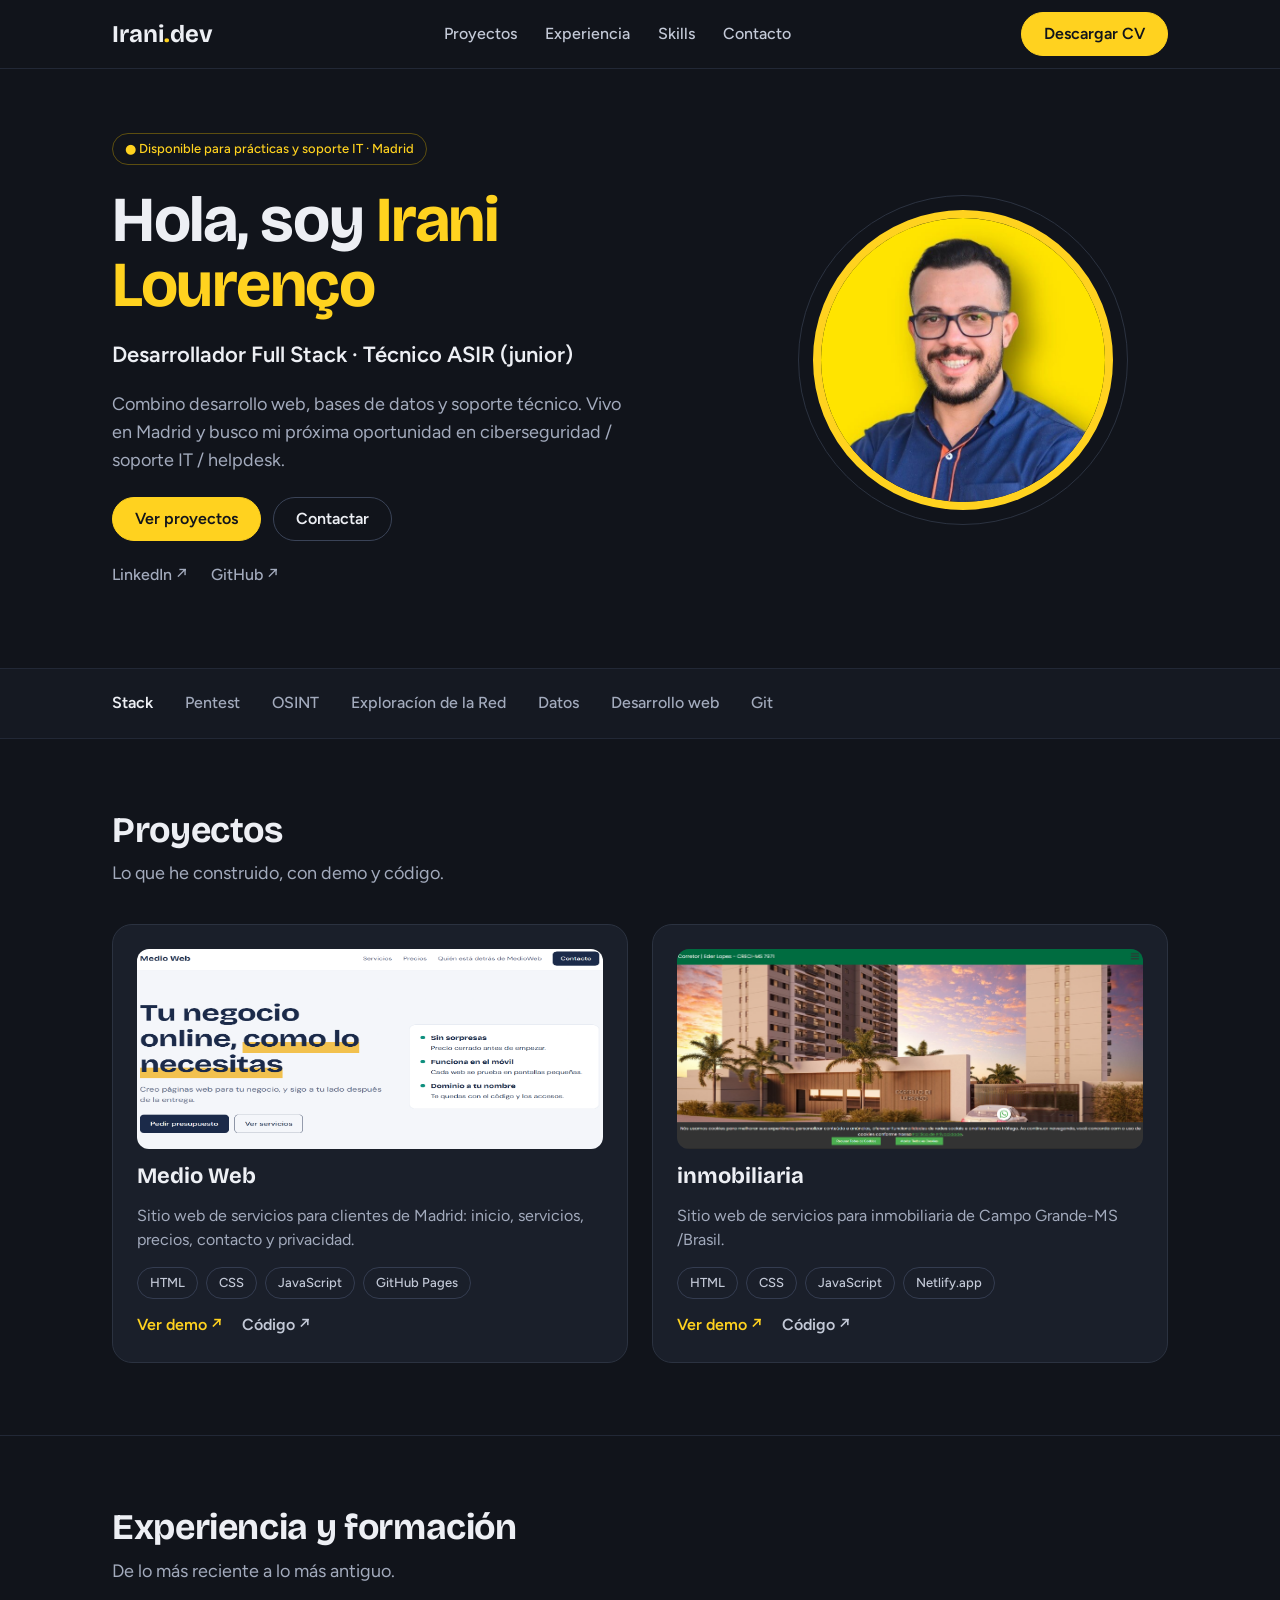
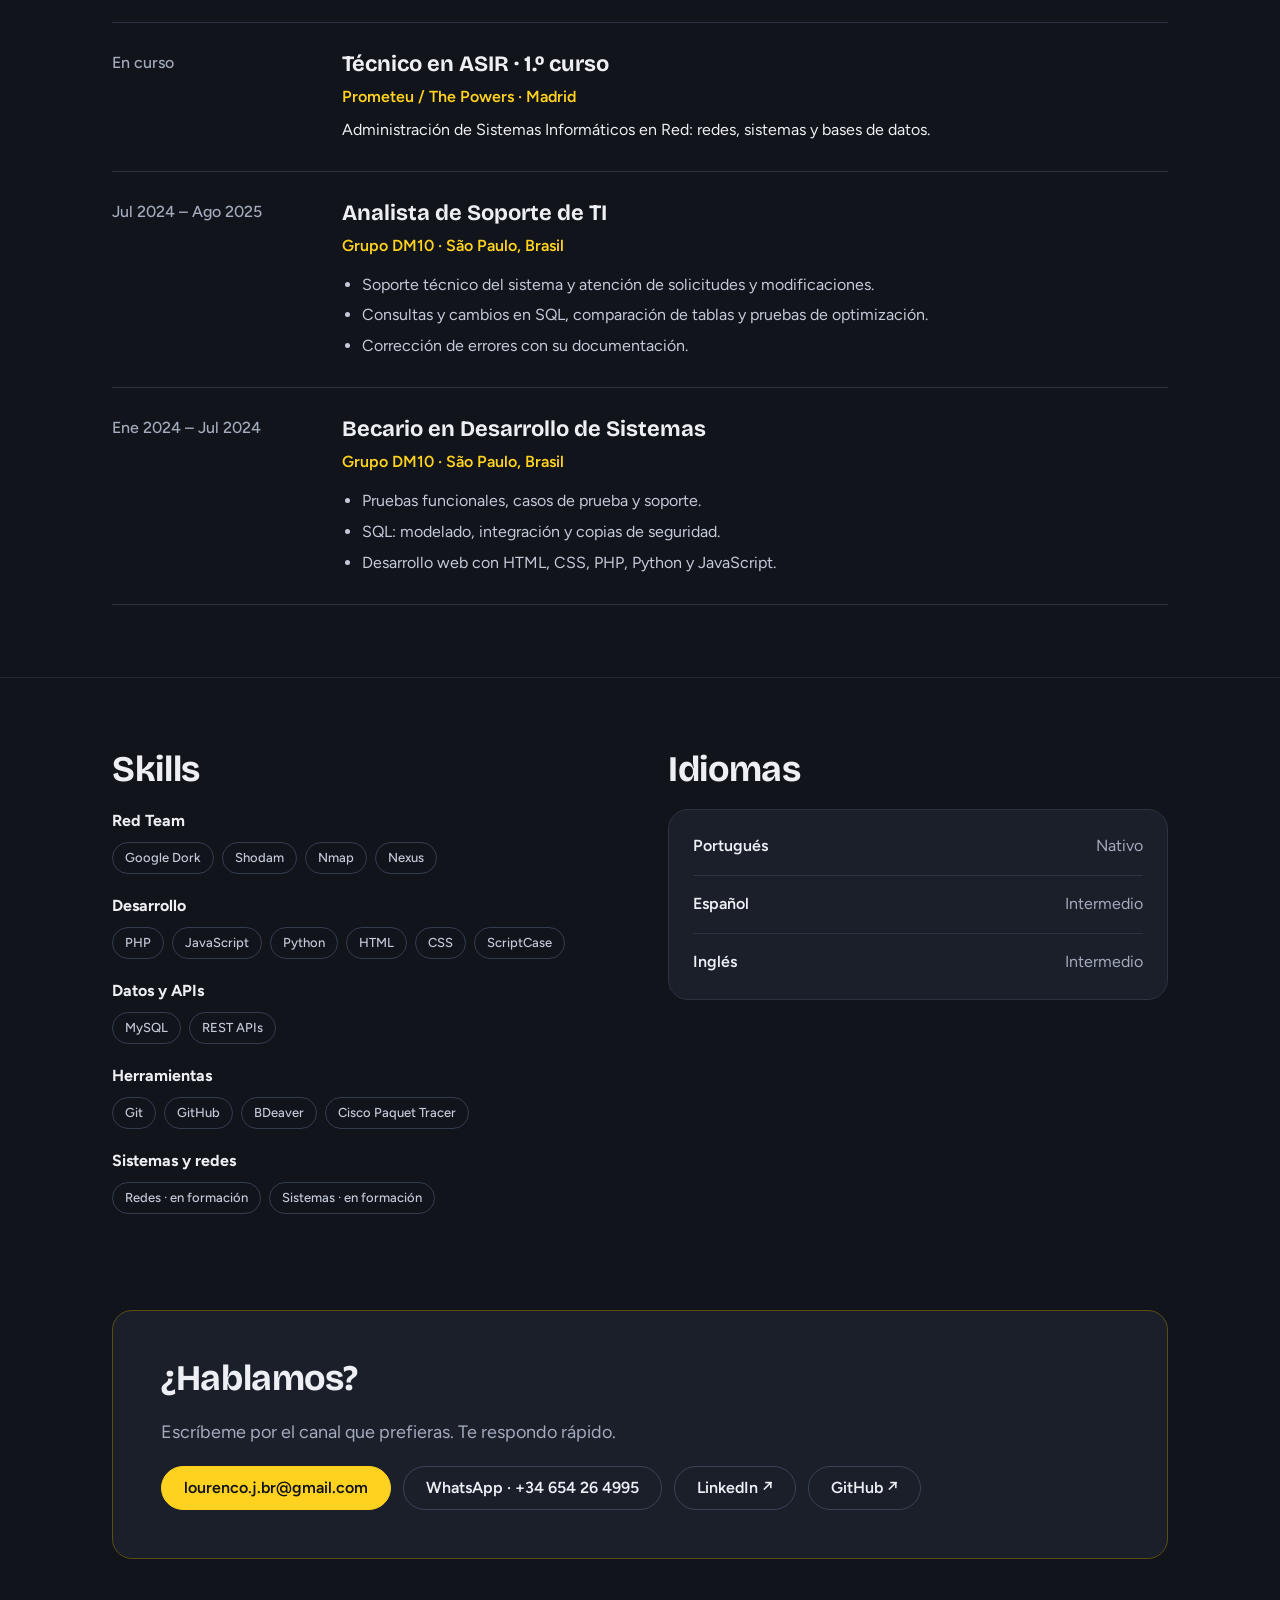
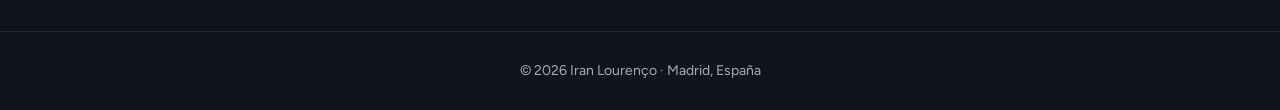
==== index.html @ b44c609b "updating skill" ====
<!doctype html>
<html lang="es">

<head>
  <meta charset="utf-8">
  <meta name="viewport" content="width=device-width, initial-scale=1">
  <title>Irani Lourenço | Desarrollo web y soporte IT – Madrid</title>
  <meta name="description"
    content="Iran Lourenço, desarrollador Full Stack y técnico ASIR junior en Madrid. Desarrollo web, bases de datos y soporte IT.">
  <meta name="theme-color" content="#11141B">
  <meta property="og:type" content="website">
  <meta property="og:title" content="Iran Lourenço | Desarrollo web y soporte IT – Madrid">
  <meta property="og:description"
    content="Desarrollador Full Stack y técnico ASIR junior. Proyectos, experiencia y contacto.">
  <meta property="og:image" content="https://iranlsjr.github.io/portfolio/assets/img/img-iran.jpeg">
  <meta property="og:url" content="https://iranlsjr.github.io/portfolio/">
  <link rel="preconnect" href="https://fonts.googleapis.com">
  <link rel="preconnect" href="https://fonts.gstatic.com" crossorigin>
  <link
    href="https://fonts.googleapis.com/css2?family=Bricolage+Grotesque:wght@600;700&family=Figtree:wght@400;500;600&display=swap"
    rel="stylesheet">
  <script src="assets/js/index.js" defer></script>
  <link rel="stylesheet" href="assets/css/style.css">
</head>

<body>
  <header class="top">
    <div class="in">
      <a class="logo" href="#inicio">Irani<span>.</span>dev</a>
      <nav class="nav" aria-label="Principal">
        <a href="#proyectos">Proyectos</a>
        <a href="#experiencia">Experiencia</a>
        <a href="#skills">Skills</a>
        <a href="#contacto">Contacto</a>
      </nav>
      <a class="btn p" href="assets/doc/Iran_Lourenco_CV_ES.pdf" download>Descargar CV</a>
    </div>
  </header>

  <main>
    <section id="inicio" class="wrap hero">
      <div class="txt">
        <span class="tag pill">● Disponible para prácticas y soporte IT · Madrid</span>
        <h1>Hola, soy <span>Irani Lourenço</span></h1>
        <p class="role">Desarrollador Full Stack · Técnico ASIR (junior)</p>
        <p class="intro">Combino desarrollo web, bases de datos y soporte técnico. Vivo en Madrid y busco mi próxima
          oportunidad en ciberseguridad / soporte IT / helpdesk.</p>
        <div class="row">
          <a class="btn p" href="#proyectos">Ver proyectos</a>
          <a class="btn" href="#contacto">Contactar</a>
        </div>
        <div class="links">
          <a href="https://www.linkedin.com/in/iran-dev/" target="_blank">LinkedIn ↗</a>
          <a href="https://github.com/Iranlsjr" target="_blank">GitHub ↗</a>
        </div>
      </div>
      <div class="photo">
        <div class="ring">
          <img src="assets/img/img-iran.jpeg" alt="Foto de Iran Lourenço" width="300" height="300">
        </div>
      </div>
    </section>

        <!-- os spans são gerados via data.json -->
    <section class="stack" aria-label="Stack">
      <div class="in" id="profile.stack">
        <b>Stack</b>
      </div>
    </section>

    <!--PROYECTOS-->
    <section id="proyectos" class="wrap">
      <h2 class="h2">Proyectos</h2>
      <p class="lead">Lo que he construido, con demo y código.</p>
      <div class="grid">
        
        <!--MEIDO WEB-->
        <article class="card">
          <div class="shot"><img class="shot-img" src="assets/img/projeto/medio_web.png"
              alt="Captura do projeto Medio Web" loading="lazy"></div>
          <h3>Medio Web</h3>
          <p>Sitio web de servicios para clientes de Madrid: inicio, servicios, precios, contacto y privacidad.</p>
          <div class="tags"><span class="tag">HTML</span><span class="tag">CSS</span><span
              class="tag">JavaScript</span><span class="tag">GitHub Pages</span></div>
          <div class="go"><a href="https://iranlsjr.github.io/MedioWeb/" target="_blank">Ver demo ↗</a><a
              href="https://github.com/Iranlsjr/MedioWeb.git" target="_blank">Código ↗</a></div>
        </article>

        <!--INMOBILIARIA-->
        <article class="card">
          <div class="shot"><img class="shot-img" src="assets/img/projeto/inmobiliaria.png"
              alt="Captura do projeto Medio Web" loading="lazy"></div>
          <h3>inmobiliaria</h3>
          <p>Sitio web de servicios para inmobiliaria de Campo Grande-MS /Brasil.</p>
          <div class="tags"><span class="tag">HTML</span><span class="tag">CSS</span><span
              class="tag">JavaScript</span><span class="tag">Netlify.app</span></div>
          <div class="go"><a href="https://symphonious-twilight-ac97e6.netlify.app/" target="_blank">Ver demo ↗</a><a
              href="https://github.com/Iranlsjr/MedioWeb.git" target="_blank">Código ↗</a></div>
        </article>

        <!-- Reemplaza este bloque por un proyecto tuyo o bórralo -->
        <!--  <article class="card empty">
          <div class="shot ph">[Captura del proyecto]</div>
          <h3>[Tu próximo proyecto]</h3>
          <p>Qué problema resuelve, qué hiciste tú y con qué tecnologías. Una captura y dos enlaces bastan.</p>
          <div class="tags"><span class="tag">[tecnología]</span><span class="tag">[tecnología]</span></div>
        </article>-->
      </div>
    </section>

    <section id="experiencia" class="sep">
      <div class="wrap">
        <h2 class="h2">Experiencia y formación</h2>
        <p class="lead">De lo más reciente a lo más antiguo.</p>

        <div class="job">
          <div class="when">En curso</div>
          <div class="what">
            <h3>Técnico en ASIR · 1.º curso</h3>
            <p class="org">Prometeu / The Powers · Madrid</p>
            <p>Administración de Sistemas Informáticos en Red: redes, sistemas y bases de datos.</p>
          </div>
        </div>

        <div class="job">
          <div class="when">Jul 2024 – Ago 2025</div>
          <div class="what">
            <h3>Analista de Soporte de TI</h3>
            <p class="org">Grupo DM10 · São Paulo, Brasil</p>
            <ul>
              <li>Soporte técnico del sistema y atención de solicitudes y modificaciones.</li>
              <li>Consultas y cambios en SQL, comparación de tablas y pruebas de optimización.</li>
              <li>Corrección de errores con su documentación.</li>
            </ul>
          </div>
        </div>

        <div class="job">
          <div class="when">Ene 2024 – Jul 2024</div>
          <div class="what">
            <h3>Becario en Desarrollo de Sistemas</h3>
            <p class="org">Grupo DM10 · São Paulo, Brasil</p>
            <ul>
              <li>Pruebas funcionales, casos de prueba y soporte.</li>
              <li>SQL: modelado, integración y copias de seguridad.</li>
              <li>Desarrollo web con HTML, CSS, PHP, Python y JavaScript.</li>
            </ul>
          </div>
        </div>
      </div>
    </section>

    <section id="skills" class="sep">
      <div class="wrap two">
        <div class="col">
          <h2 class="h2">Skills</h2>
           <div class="grp"><b>Red Team</b>
            <div class="tags"><span class="tag">Google Dork</span><span class="tag">Shodam</span><span
                class="tag">Nmap</span><span class="tag">Nexus</span></div>
          </div>
          <div class="grp"><b>Desarrollo</b>
            <div class="tags"><span class="tag">PHP</span><span class="tag">JavaScript</span><span
                class="tag">Python</span><span class="tag">HTML</span><span class="tag">CSS</span><span
                class="tag">ScriptCase</span></div>
          </div>
          <div class="grp"><b>Datos y APIs</b>
            <div class="tags"><span class="tag">MySQL</span><span class="tag">REST APIs</span></div>
          </div>
          <div class="grp"><b>Herramientas</b>
            <div class="tags"><span class="tag">Git</span><span class="tag">GitHub</span>
            <span class="tag">BDeaver</span><span class="tag">Cisco Paquet Tracer</span></div>
          </div>
          <div class="grp"><b>Sistemas y redes</b>
            <div class="tags"><span class="tag">Redes · en formación</span><span class="tag">Sistemas · en
                formación</span></div>
          </div>
        </div>
        <div class="col">
          <h2 class="h2">Idiomas</h2>
          <div class="card" style="gap:0;padding:8px 24px">
            <div class="lang"><span>Portugués</span><span>Nativo</span></div>
            <div class="lang"><span>Español</span><span>Intermedio</span></div>
            <div class="lang"><span>Inglés</span><span>Intermedio</span></div>
          </div>
        </div>
      </div>
    </section>

    <section id="contacto" class="wrap" style="padding-top:24px">
      <div class="card cta">
        <h2 class="h2">¿Hablamos?</h2>
        <p class="muted">Escríbeme por el canal que prefieras. Te respondo rápido.</p>
        <div class="row">
          <a class="btn p" href="mailto:lourenco.j.br@gmail.com">lourenco.j.br@gmail.com</a>
          <a class="btn" href="https://wa.me/34654264995">WhatsApp · +34 654 26 4995</a>
          <a class="btn" href="https://www.linkedin.com/in/iran-dev/">LinkedIn ↗</a>
          <a class="btn" href="https://github.com/Iranlsjr">GitHub ↗</a>
        </div>
      </div>
    </section>
  </main>

  <footer>© 2026 Iran Lourenço · Madrid, España</footer>

</body>

</html>
---- assets/css/style.css ----
:root {
      --bg: #11141B;
      --bg2: #151922;
      --surface: #1A1F2A;
      --line: #2B3240;
      --text: #EDEFF4;
      --soft: #C4CAD8;
      --muted: #A3ABBD;
      --accent: #FFD21F
    }

    * {
      box-sizing: border-box
    }

    html {
      scroll-behavior: smooth;
      scroll-padding-top: 84px
    }

    body {
      margin: 0;
      background: var(--bg);
      color: var(--text);
      font: 16px/1.55 'Figtree', system-ui, sans-serif
    }

    a {
      color: inherit;
      text-decoration: none
    }

    a:focus-visible,
    button:focus-visible {
      outline: 3px solid var(--accent);
      outline-offset: 3px
    }

    h1,
    h2,
    h3 {
      font-family: 'Bricolage Grotesque', system-ui, sans-serif;
      margin: 0
    }

    p {
      margin: 0
    }

    .wrap {
      max-width: 1120px;
      margin: 0 auto;
      padding: 72px 32px
    }

    .muted {
      color: var(--muted)
    }

    .btn {
      display: inline-flex;
      align-items: center;
      min-height: 44px;
      padding: 0 22px;
      border-radius: 999px;
      border: 1.5px solid #3A4357;
      font-weight: 600;
      color: var(--text)
    }

    .btn:hover {
      border-color: var(--accent)
    }

    .btn.p {
      background: var(--accent);
      border-color: var(--accent);
      color: var(--bg)
    }

    .tag {
      display: inline-block;
      padding: 5px 12px;
      border-radius: 999px;
      border: 1px solid #343C50;
      color: var(--soft);
      font-size: 13px;
      font-weight: 500
    }

    .tags {
      display: flex;
      gap: 8px;
      flex-wrap: wrap
    }

    .h2 {
      font-size: 36px;
      line-height: 1.1;
      letter-spacing: -.01em
    }

    .lead {
      color: var(--muted);
      font-size: 18px;
      margin: 10px 0 36px
    }

    /* Cabecera */
    .top {
      position: sticky;
      top: 0;
      z-index: 5;
      background: var(--bg);
      border-bottom: 1px solid #222836
    }

    .top .in {
      max-width: 1120px;
      margin: 0 auto;
      padding: 12px 32px;
      display: flex;
      align-items: center;
      justify-content: space-between;
      gap: 16px
    }

    .logo {
      font: 700 24px 'Bricolage Grotesque', sans-serif
    }

    .logo span {
      color: var(--accent)
    }

    .nav {
      display: flex;
      gap: 28px;
      color: var(--soft);
      font-weight: 500
    }

    .nav a:hover {
      color: var(--text)
    }

    /* Hero */
    .hero {
      display: flex;
      align-items: center;
      justify-content: space-between;
      gap: 56px;
      flex-wrap: wrap;
      padding-top: 64px;
      padding-bottom: 80px
    }

    .hero .txt {
      flex: 1 1 460px;
      display: flex;
      flex-direction: column;
      align-items: flex-start;
      gap: 22px
    }

    .pill {
      color: var(--accent);
      border-color: #5C4E10
    }

    h1 {
      font-size: clamp(40px, 6vw, 64px);
      line-height: 1.02;
      letter-spacing: -.02em
    }

    h1 span {
      color: var(--accent)
    }

    .role {
      font-size: 22px;
      font-weight: 600;
      line-height: 1.35
    }

    .intro {
      color: var(--muted);
      font-size: 18px;
      max-width: 520px
    }

    .row {
      display: flex;
      gap: 12px;
      flex-wrap: wrap
    }

    .links {
      display: flex;
      gap: 24px;
      color: var(--muted);
      font-weight: 500
    }

    .links a:hover {
      color: var(--text)
    }

    .photo {
      flex: 1 1 280px;
      display: flex;
      justify-content: center
    }

    .ring {
      border: 1.5px solid var(--line);
      border-radius: 50%;
      padding: 14px
    }

    .ring img {
      display: block;
      width: 300px;
      height: 300px;
      max-width: 100%;
      border-radius: 50%;
      object-fit: cover;
      border: 8px solid var(--accent)
    }

    /* Stack */
    .stack {
      border-top: 1px solid #222836;
      border-bottom: 1px solid #222836;
      background: var(--bg2)
    }

    .stack .in {
      max-width: 1120px;
      margin: 0 auto;
      padding: 22px 32px;
      display: flex;
      gap: 12px 32px;
      flex-wrap: wrap;
      color: var(--muted);
      font-weight: 500
    }

    .stack b {
      color: var(--text);
      font-weight: 600
    }

    /* Proyectos */
    .grid {
      display: grid;
      grid-template-columns: repeat(auto-fit, minmax(300px, 1fr));
      gap: 24px
    }

    .card {
      background: var(--surface);
      border: 1px solid var(--line);
      border-radius: 20px;
      padding: 24px;
      display: flex;
      flex-direction: column;
      gap: 14px
    }

    .card.empty {
      background: transparent;
      border: 1.5px dashed #3A4357
    }

    .card h3 {
      font-size: 22px;
      line-height: 1.2
    }

    .card p {
      color: var(--muted)
    }

    .shot {
      height: 200px;
      border-radius: 12px;
      background: #222938;
      display: flex;
      flex-direction: column;
      gap: 10px
    }

    .shot-img {
      border-radius: 12px;
      width: 100%;
      height: 100%;
    }

    .shot i {
      display: block;
      height: 8px;
      border-radius: 6px;
      background: #343C50
    }

    .shot i.a {
      height: 10px;
      width: 40%;
      background: var(--accent)
    }

    .shot i.b {
      flex: 1;
      height: auto;
      border-radius: 8px;
      background: #2B3347
    }

    .shot.ph {
      background: transparent;
      border: 1.5px dashed #343C50;
      align-items: center;
      justify-content: center;
      color: var(--muted);
      font-size: 14px
    }

    .go {
      display: flex;
      gap: 20px;
      font-weight: 600;
      margin-top: auto
    }

    .go a:first-child {
      color: var(--accent)
    }

    .go a:last-child {
      color: var(--soft)
    }

    /* Experiencia */
    .sep {
      border-top: 1px solid #222836
    }

    .job {
      display: flex;
      gap: 16px 40px;
      flex-wrap: wrap;
      padding: 28px 0;
      border-top: 1px solid var(--line)
    }

    .job:last-of-type {
      border-bottom: 1px solid var(--line)
    }

    .when {
      flex: 0 0 190px;
      color: var(--muted);
      font-weight: 500
    }

    .what {
      flex: 1 1 420px;
      display: flex;
      flex-direction: column;
      gap: 8px
    }

    .what h3 {
      font-size: 22px;
      line-height: 1.2
    }

    .org {
      color: var(--accent);
      font-weight: 600
    }

    .what ul {
      margin: 6px 0 0;
      padding-left: 20px;
      color: var(--soft);
      display: flex;
      flex-direction: column;
      gap: 6px
    }

    /* Skills e idiomas */
    .two {
      display: grid;
      grid-template-columns: repeat(auto-fit, minmax(320px, 1fr));
      gap: 56px
    }

    .col {
      display: flex;
      flex-direction: column;
      gap: 20px
    }

    .grp b {
      display: block;
      margin-bottom: 8px
    }

    .lang {
      display: flex;
      justify-content: space-between;
      padding: 16px 0;
      border-bottom: 1px solid var(--line)
    }

    .lang:last-child {
      border-bottom: 0
    }

    .lang span:first-child {
      font-weight: 600
    }

    .lang span:last-child {
      color: var(--muted)
    }

    /* Contacto */
    .cta {
      padding: 48px;
      align-items: flex-start;
      gap: 20px;
      border-color: #5C4E10
    }

    .cta p {
      font-size: 18px;
      max-width: 560px
    }

    footer {
      border-top: 1px solid #222836;
      padding: 28px 32px;
      text-align: center;
      color: var(--muted);
      font-size: 14px
    }

    /* Efectos al pasar el ratón (solo en dispositivos con ratón; nada esencial depende de ellos) */
    @media (hover:hover) {

      .btn,
      .card,
      .tag {
        transition: transform .2s, border-color .2s, background-color .2s, color .2s
      }

      .btn:hover {
        transform: translateY(-2px)
      }

      .btn.p:hover {
        background: #FFE066;
        border-color: #FFE066
      }

      .card:not(.empty):hover {
        transform: translateY(-6px);
        border-color: var(--accent)
      }

      .tag:hover {
        border-color: var(--accent);
        color: var(--text)
      }

      .go a {
        transition: transform .2s
      }

      .go a:hover {
        transform: translateX(3px)
      }

      /* Etiqueta que aparece sobre la foto */
      .ring {
        position: relative
      }

      .ring::after {
        content: "Madrid · España";
        position: absolute;
        left: 50%;
        bottom: -14px;
        transform: translate(-50%, 8px);
        padding: 8px 16px;
        border-radius: 999px;
        background: var(--accent);
        color: var(--bg);
        font-weight: 600;
        font-size: 14px;
        white-space: nowrap;
        opacity: 0;
        pointer-events: none;
        transition: opacity .2s, transform .2s
      }

      .ring:hover::after {
        opacity: 1;
        transform: translate(-50%, 0)
      }

      /* Tooltip: añade data-tip="texto" a cualquier elemento */
      [data-tip] {
        position: relative;
        cursor: default
      }

      [data-tip]::after {
        content: attr(data-tip);
        position: absolute;
        left: 50%;
        bottom: calc(100% + 8px);
        transform: translate(-50%, 4px);
        padding: 6px 12px;
        border-radius: 8px;
        background: var(--surface);
        border: 1px solid var(--line);
        color: var(--text);
        font-size: 13px;
        white-space: nowrap;
        opacity: 0;
        pointer-events: none;
        z-index: 3;
        transition: opacity .2s, transform .2s
      }

      [data-tip]:hover::after,
      [data-tip]:focus-visible::after {
        opacity: 1;
        transform: translate(-50%, 0)
      }
    }

    @media (max-width:720px) {
      .nav {
        display: none
      }

      .wrap {
        padding: 56px 20px
      }

      .top .in {
        padding: 12px 20px
      }

      .cta {
        padding: 28px
      }
    }

    @media (prefers-reduced-motion:reduce) {
      html {
        scroll-behavior: auto
      }

      * {
        transition: none !important
      }
    }
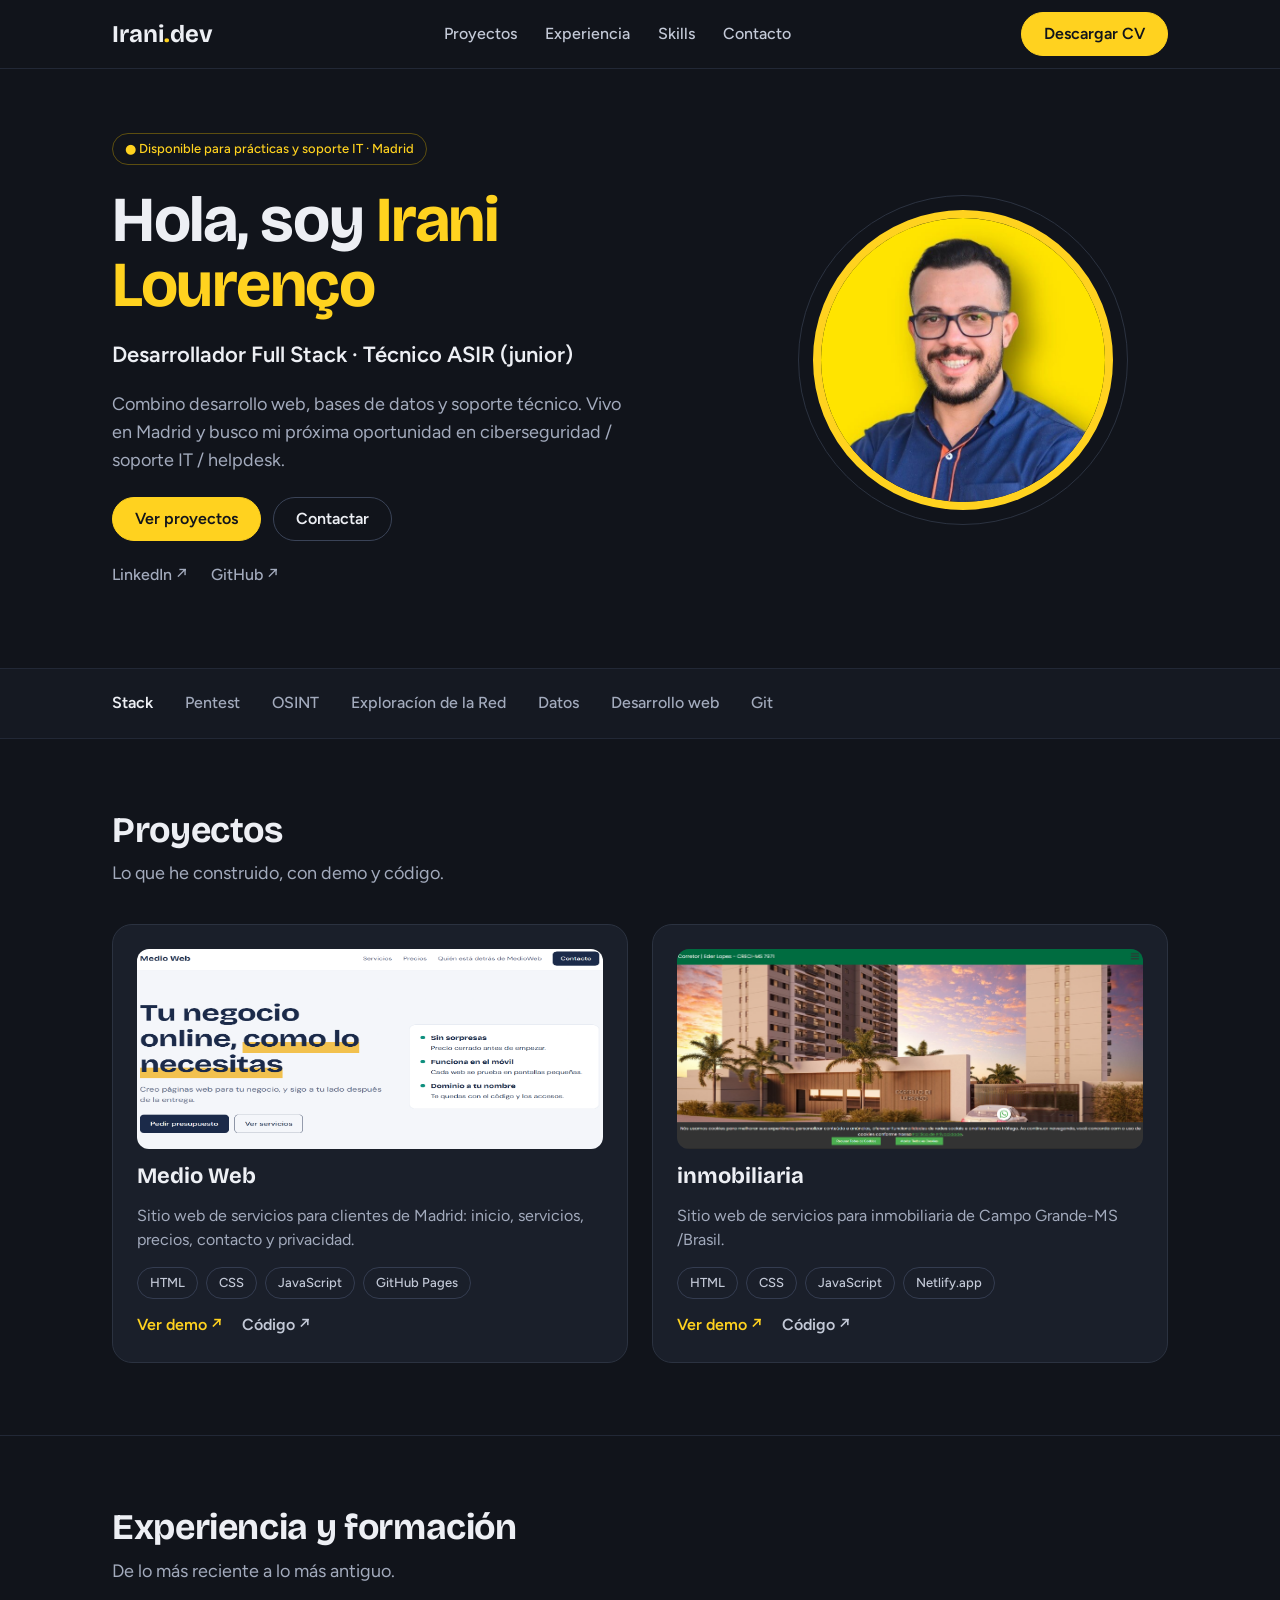
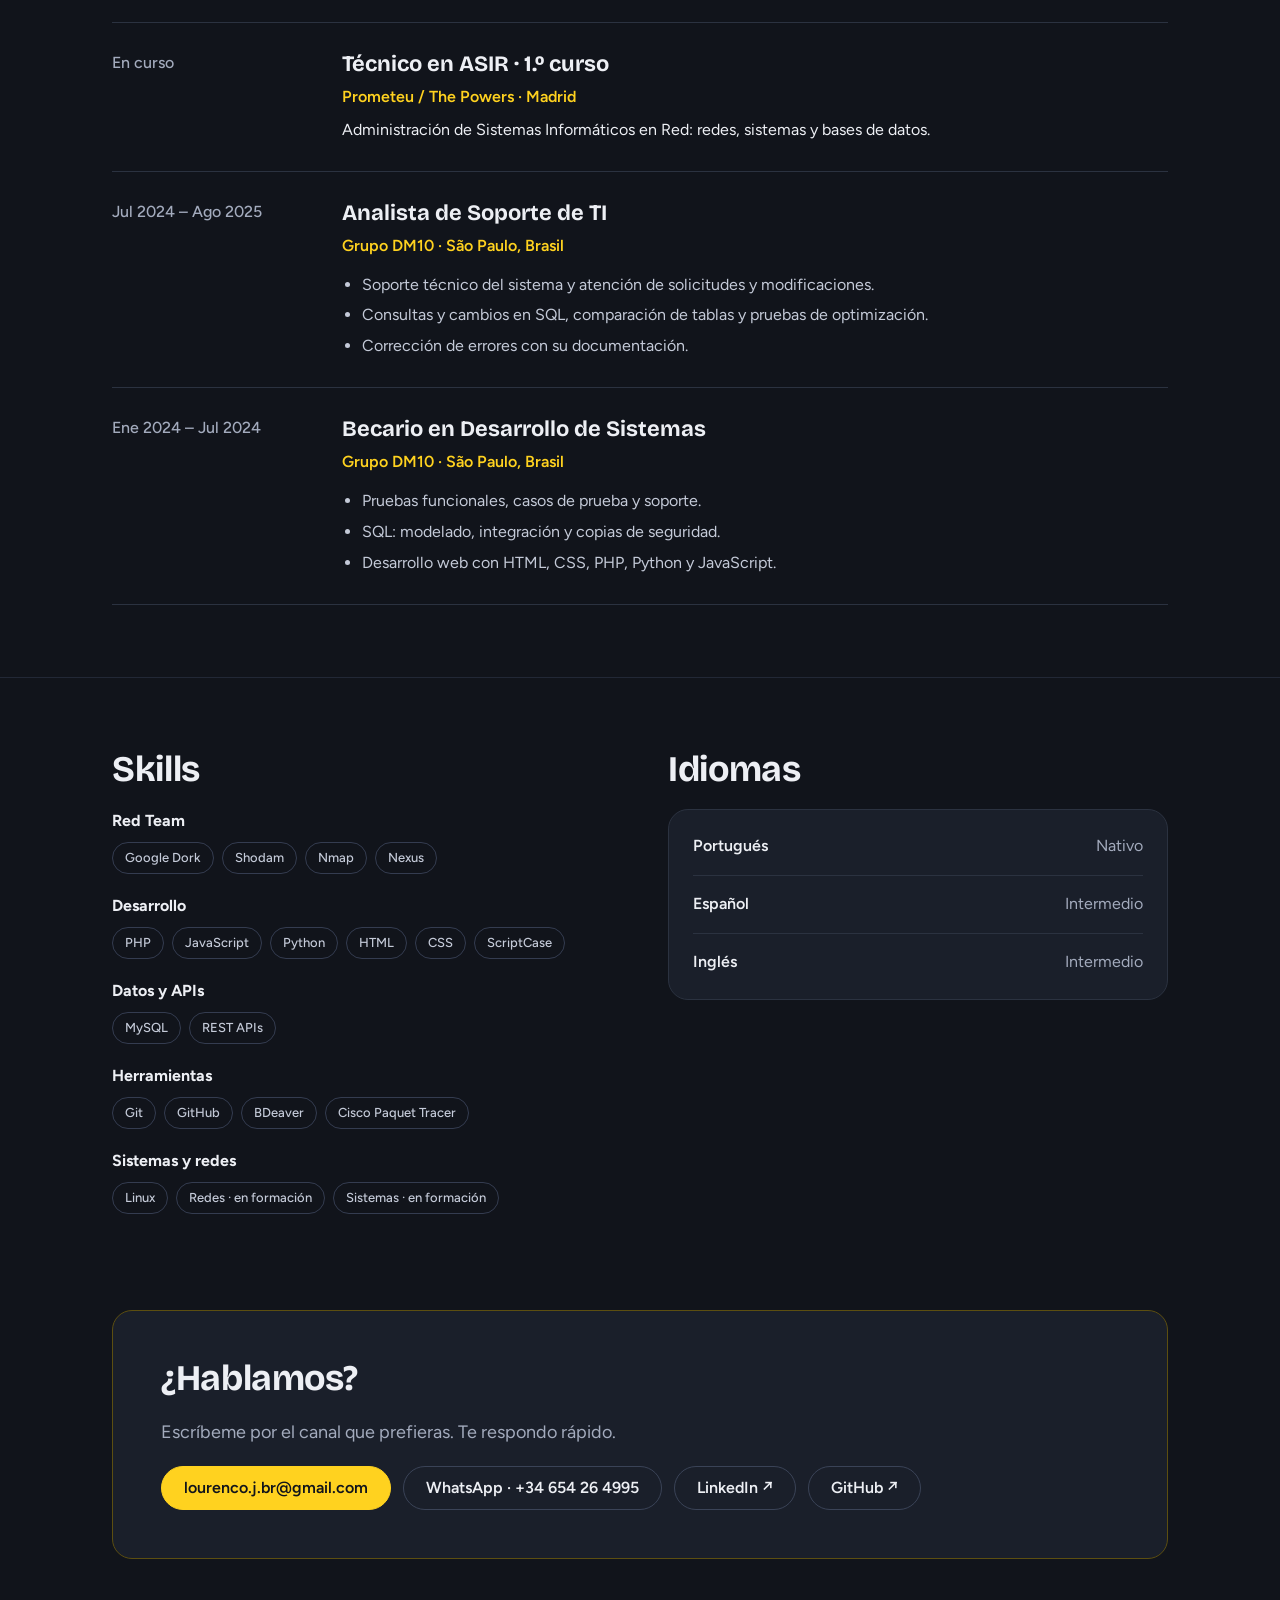
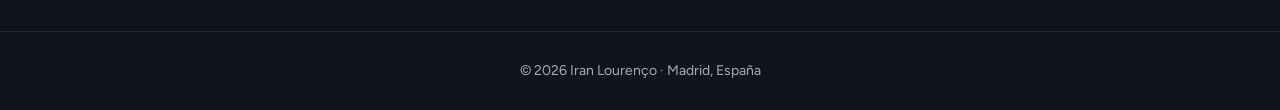
==== commit ffc96e50: "updating skill" ====
--- a/index.html
+++ b/index.html
@@ -171,8 +171,8 @@
             <span class="tag">BDeaver</span><span class="tag">Cisco Paquet Tracer</span></div>
           </div>
           <div class="grp"><b>Sistemas y redes</b>
-            <div class="tags"><span class="tag">Redes · en formación</span><span class="tag">Sistemas · en
-                formación</span></div>
+            <div class="tags"><span class="tag">Linux</span><span class="tag">Redes · en formación</span><span class="tag">Sistemas · en
+                formación</git aspan></div>
           </div>
         </div>
         <div class="col">
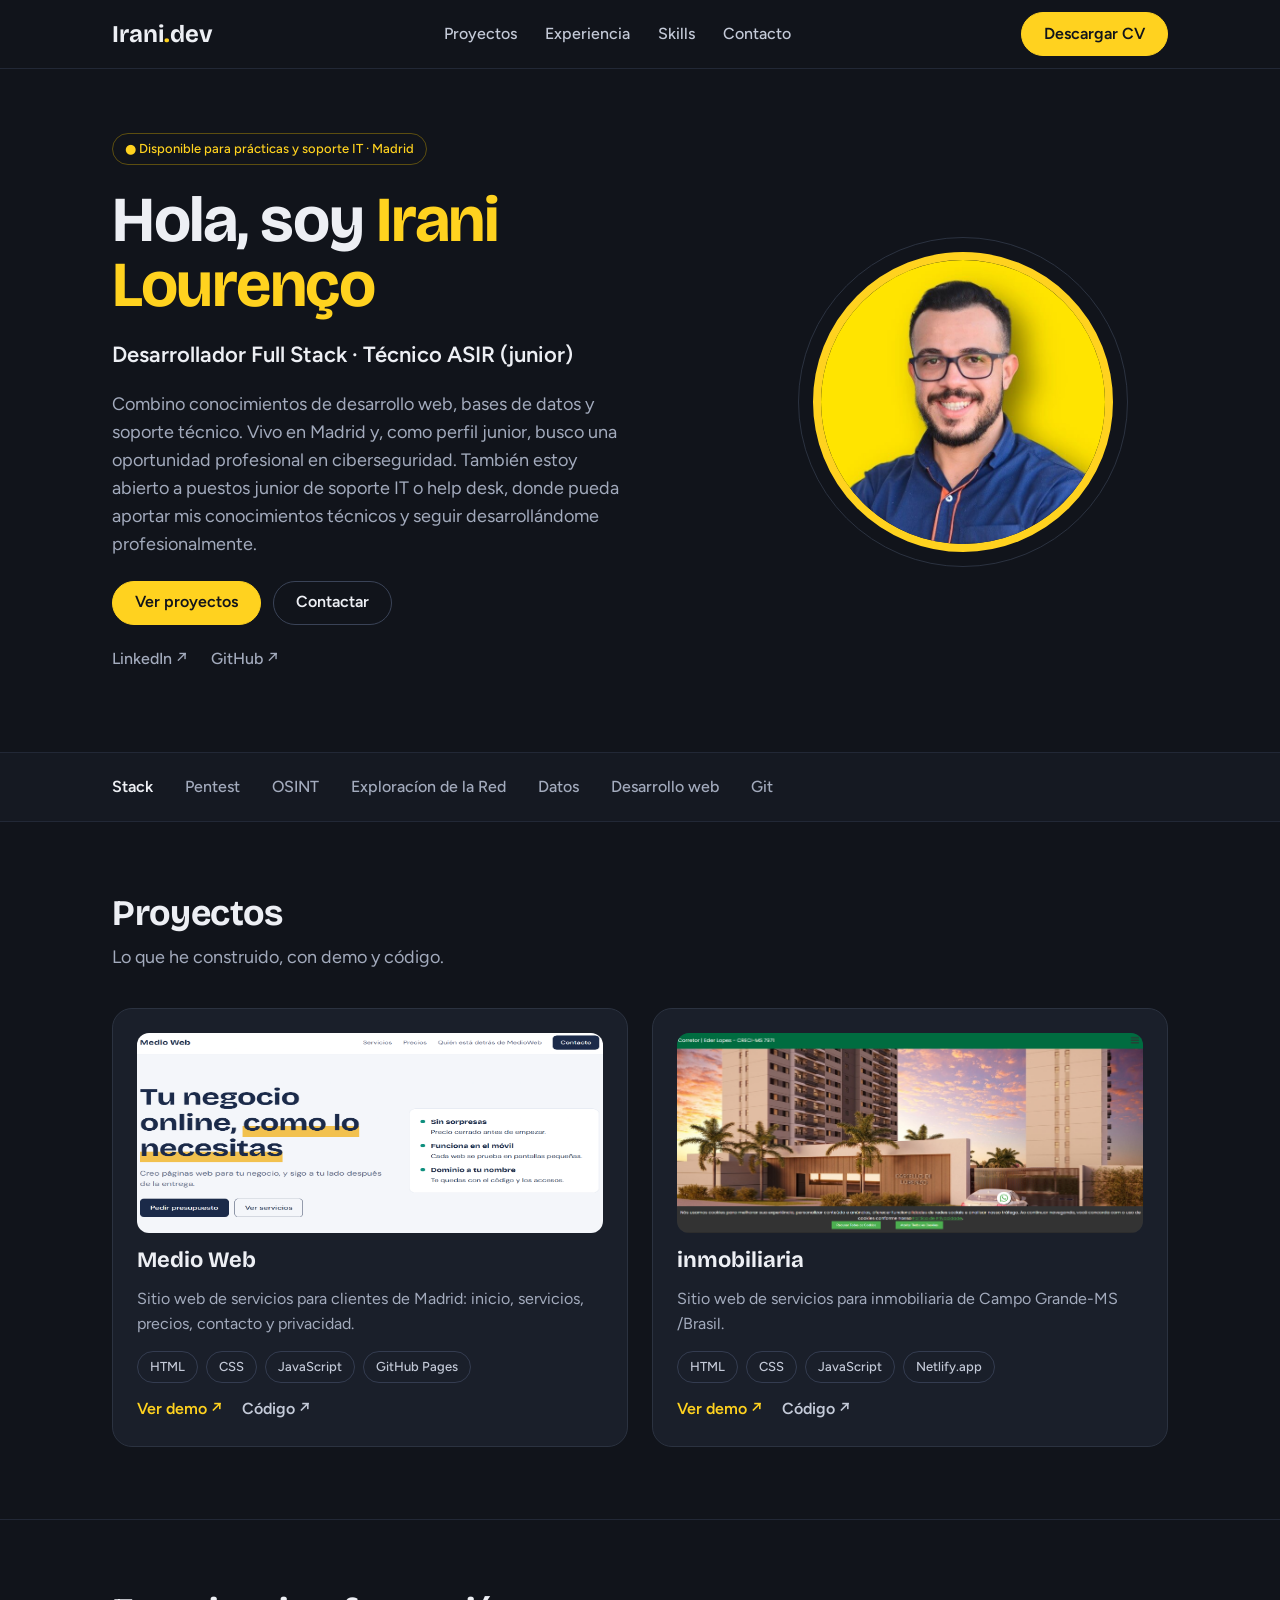
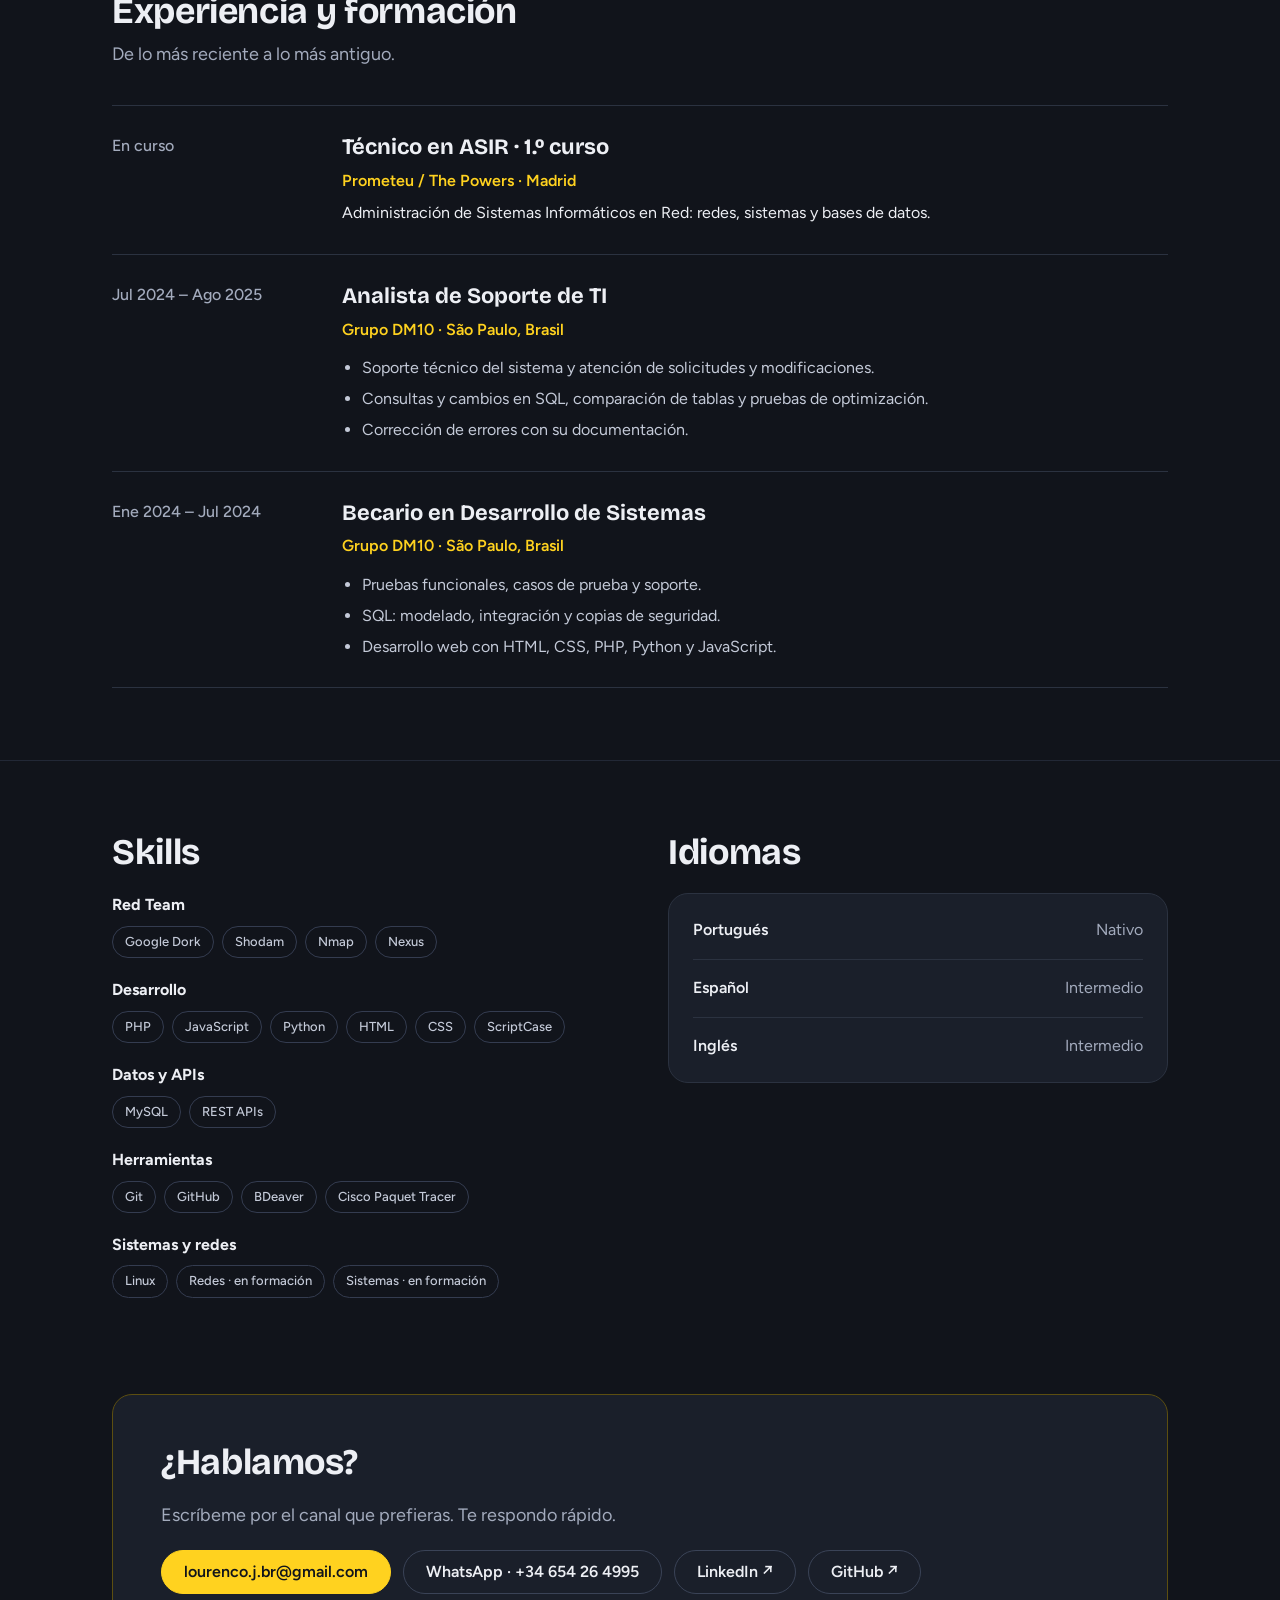
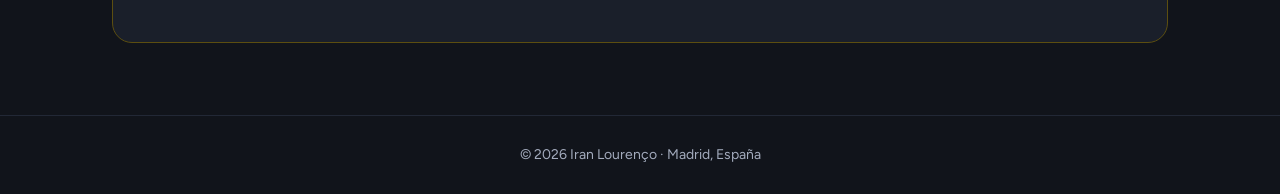
==== commit 8204b643: "description" ====
--- a/index.html
+++ b/index.html
@@ -43,8 +43,7 @@
         <span class="tag pill">● Disponible para prácticas y soporte IT · Madrid</span>
         <h1>Hola, soy <span>Irani Lourenço</span></h1>
         <p class="role">Desarrollador Full Stack · Técnico ASIR (junior)</p>
-        <p class="intro">Combino desarrollo web, bases de datos y soporte técnico. Vivo en Madrid y busco mi próxima
-          oportunidad en ciberseguridad / soporte IT / helpdesk.</p>
+        <p class="intro">Combino conocimientos de desarrollo web, bases de datos y soporte técnico. Vivo en Madrid y, como perfil junior, busco una oportunidad profesional en ciberseguridad. También estoy abierto a puestos junior de soporte IT o help desk, donde pueda aportar mis conocimientos técnicos y seguir desarrollándome profesionalmente.</p>
         <div class="row">
           <a class="btn p" href="#proyectos">Ver proyectos</a>
           <a class="btn" href="#contacto">Contactar</a>
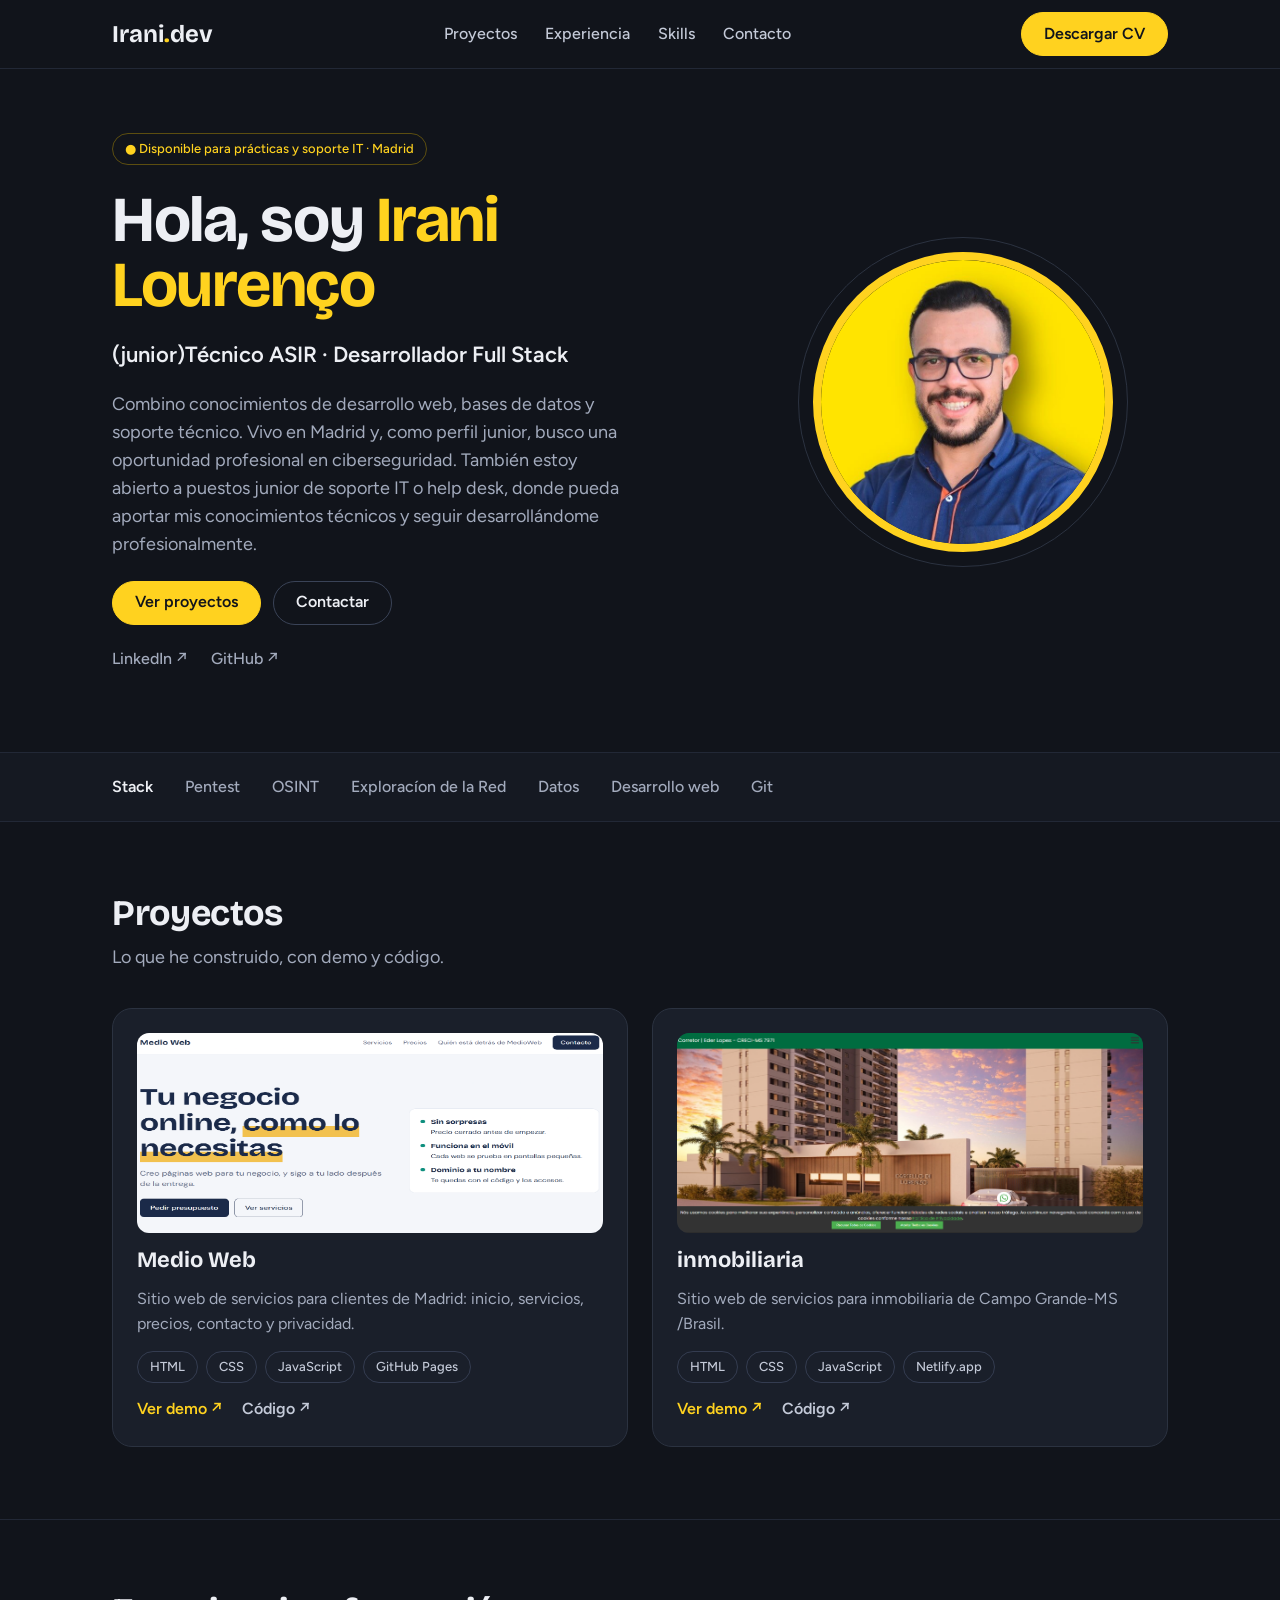
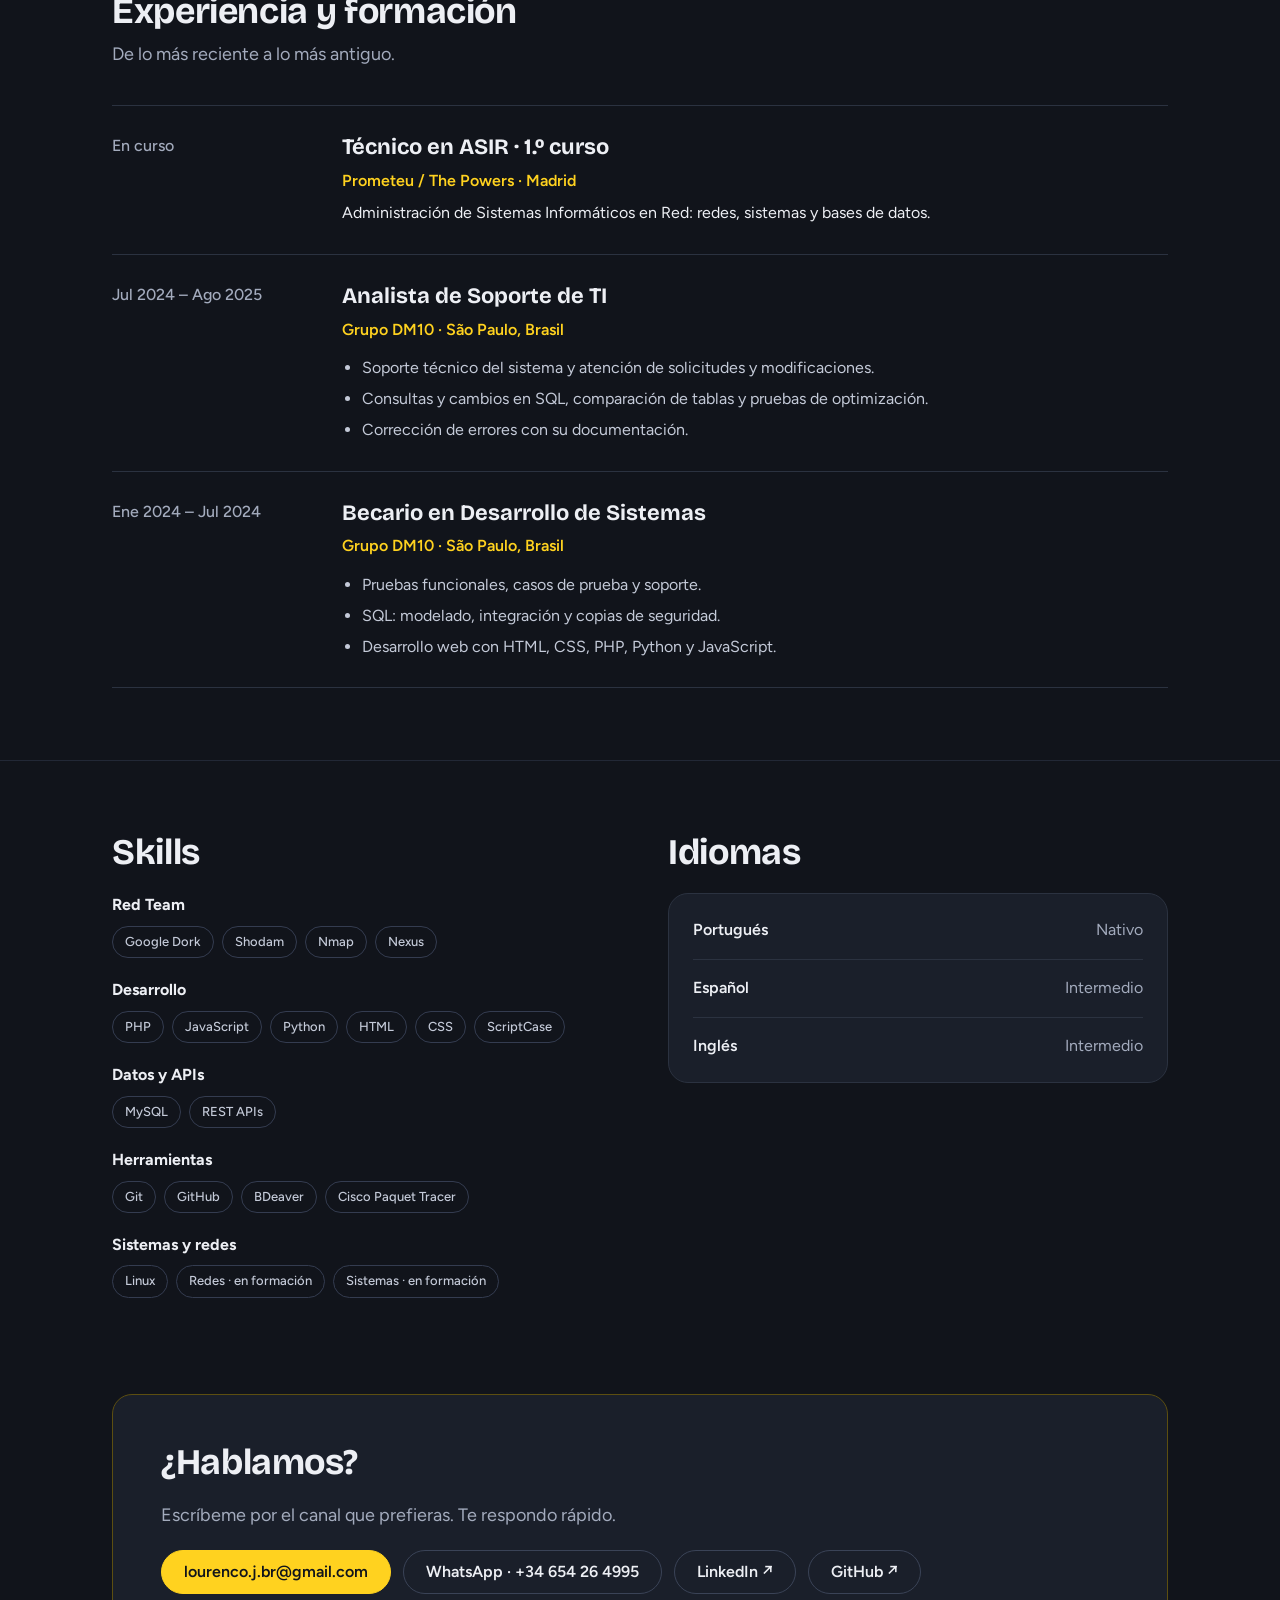
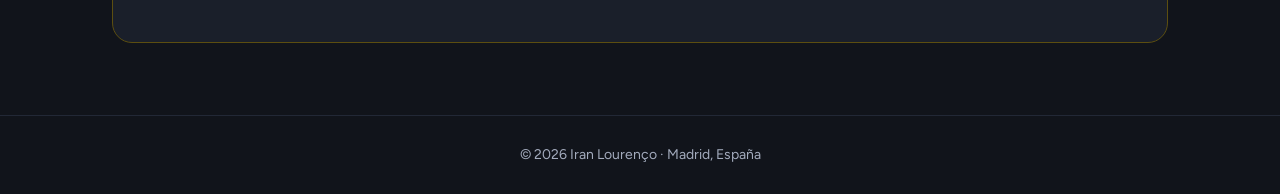
==== commit 145d13aa: "Adicionando tag  para coleta de dados de acesso" ====
--- a/index.html
+++ b/index.html
@@ -19,9 +19,30 @@
   <link
     href="https://fonts.googleapis.com/css2?family=Bricolage+Grotesque:wght@600;700&family=Figtree:wght@400;500;600&display=swap"
     rel="stylesheet">
+
+<!-- Google tag (gtag.js) -->
+<script async src="https://www.googletagmanager.com/gtag/js?id=G-RCFR8T1261"></script>
+<script>
+  window.dataLayer = window.dataLayer || [];
+  function gtag(){dataLayer.push(arguments);}
+  gtag('js', new Date());
+
+  gtag('config', 'G-RCFR8T1261');
+</script>
+
   <script src="assets/js/index.js" defer></script>
   <link rel="stylesheet" href="assets/css/style.css">
 </head>
+
+<!-- Google tag (gtag.js) Coletar dados de acesso -->
+<script async src="https://www.googletagmanager.com/gtag/js?id=G-RCFR8T1261"></script>
+<script>
+  window.dataLayer = window.dataLayer || [];
+  function gtag(){dataLayer.push(arguments);}
+  gtag('js', new Date());
+
+  gtag('config', 'G-RCFR8T1261');
+</script>
 
 <body>
   <header class="top">
@@ -42,7 +63,7 @@
       <div class="txt">
         <span class="tag pill">● Disponible para prácticas y soporte IT · Madrid</span>
         <h1>Hola, soy <span>Irani Lourenço</span></h1>
-        <p class="role">Desarrollador Full Stack · Técnico ASIR (junior)</p>
+        <p class="role">(junior)Técnico ASIR · Desarrollador Full Stack</p>
         <p class="intro">Combino conocimientos de desarrollo web, bases de datos y soporte técnico. Vivo en Madrid y, como perfil junior, busco una oportunidad profesional en ciberseguridad. También estoy abierto a puestos junior de soporte IT o help desk, donde pueda aportar mis conocimientos técnicos y seguir desarrollándome profesionalmente.</p>
         <div class="row">
           <a class="btn p" href="#proyectos">Ver proyectos</a>
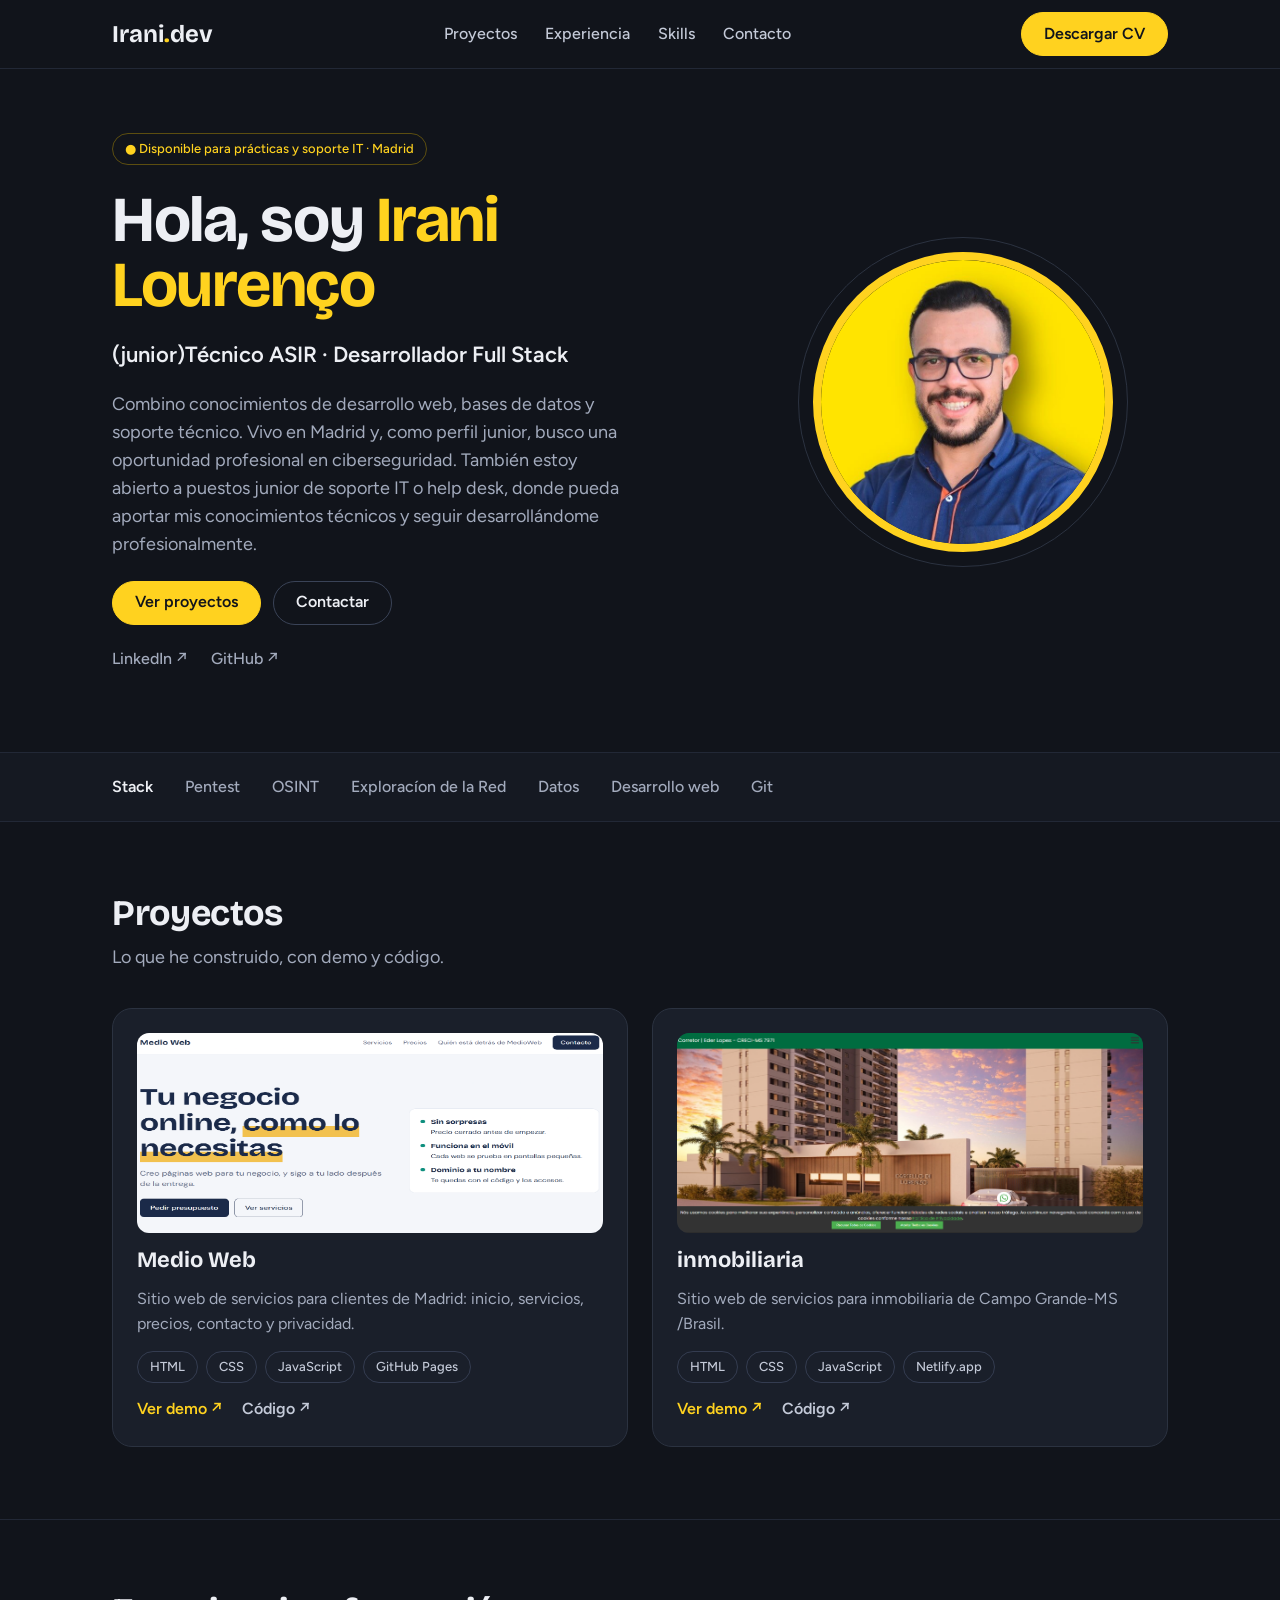
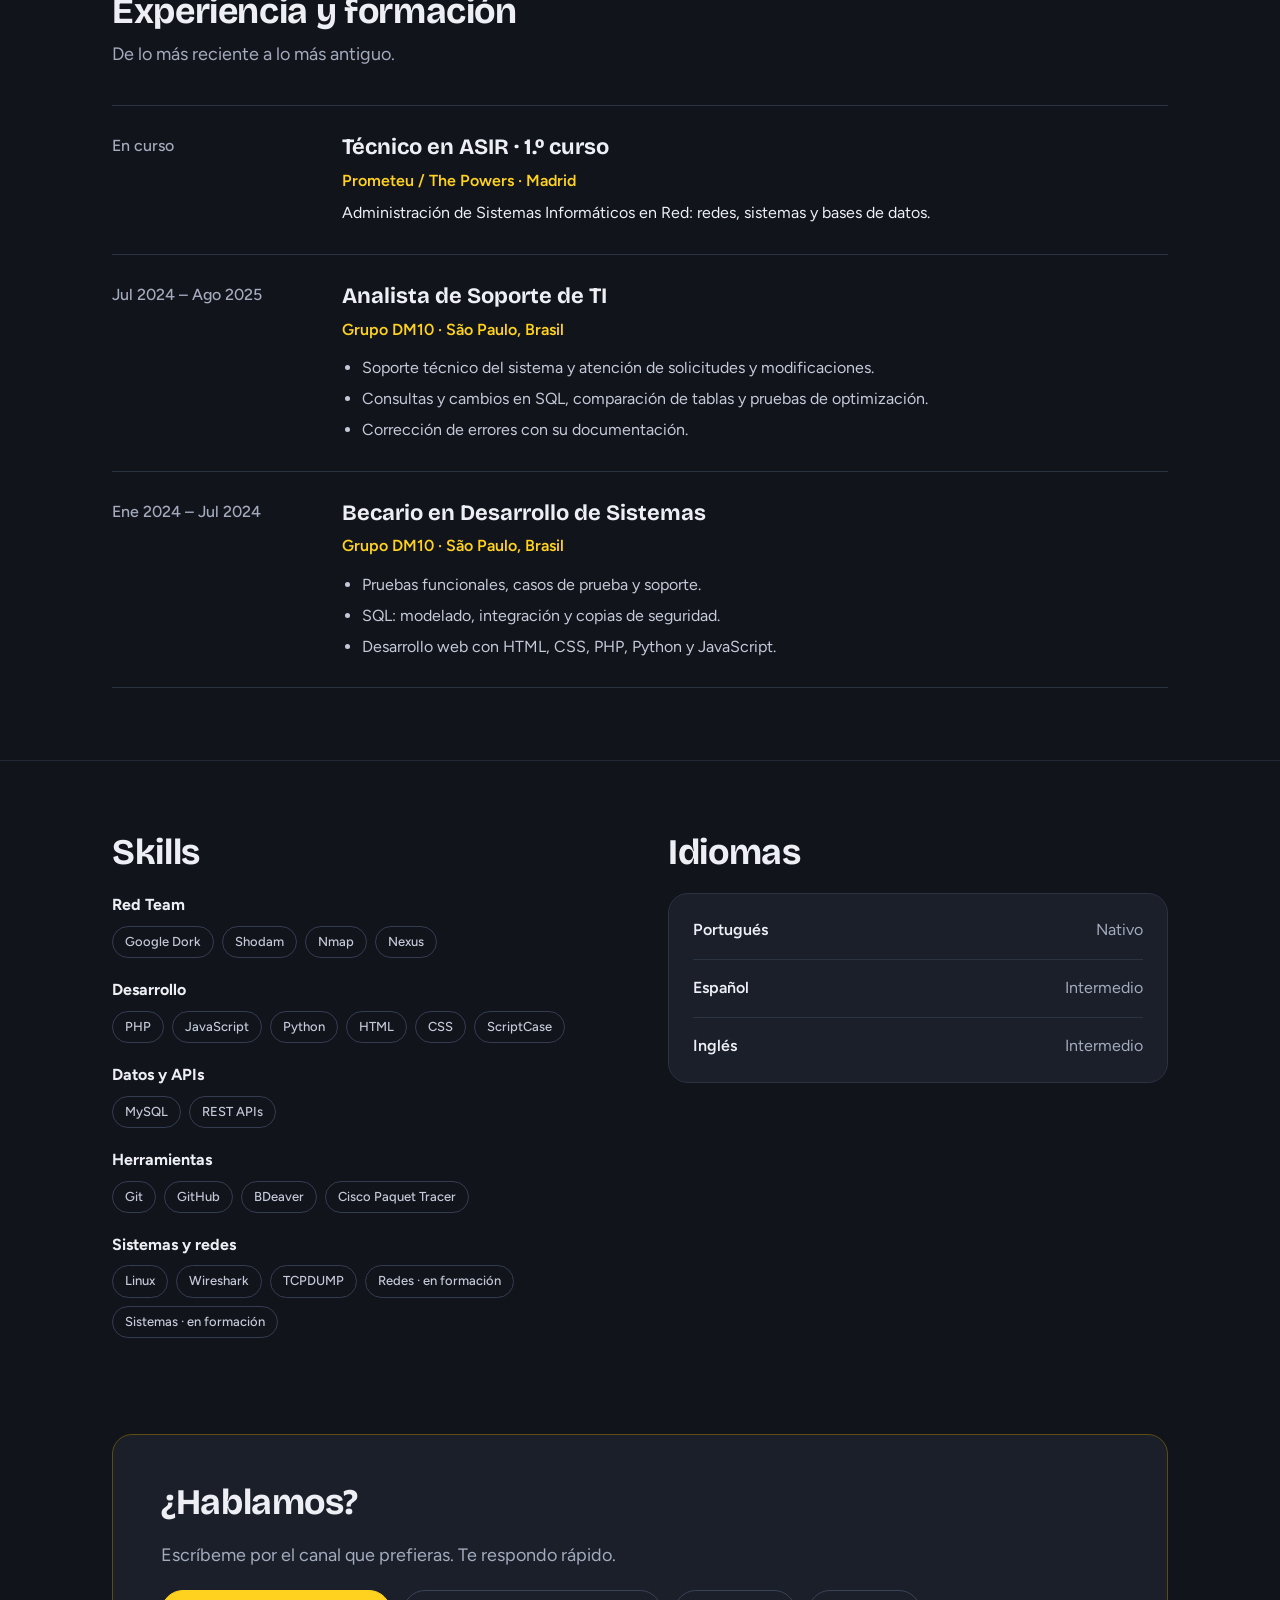
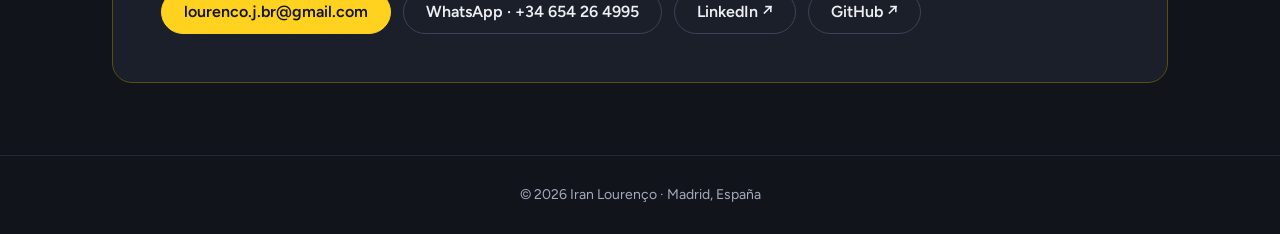
==== commit 0aebfd1f: "add skil" ====
--- a/index.html
+++ b/index.html
@@ -191,7 +191,7 @@
             <span class="tag">BDeaver</span><span class="tag">Cisco Paquet Tracer</span></div>
           </div>
           <div class="grp"><b>Sistemas y redes</b>
-            <div class="tags"><span class="tag">Linux</span><span class="tag">Redes · en formación</span><span class="tag">Sistemas · en
+            <div class="tags"><span class="tag">Linux</span><span class="tag">Wireshark</span><span class="tag">TCPDUMP</span><span class="tag">Redes · en formación</span><span class="tag">Sistemas · en
                 formación</git aspan></div>
           </div>
         </div>
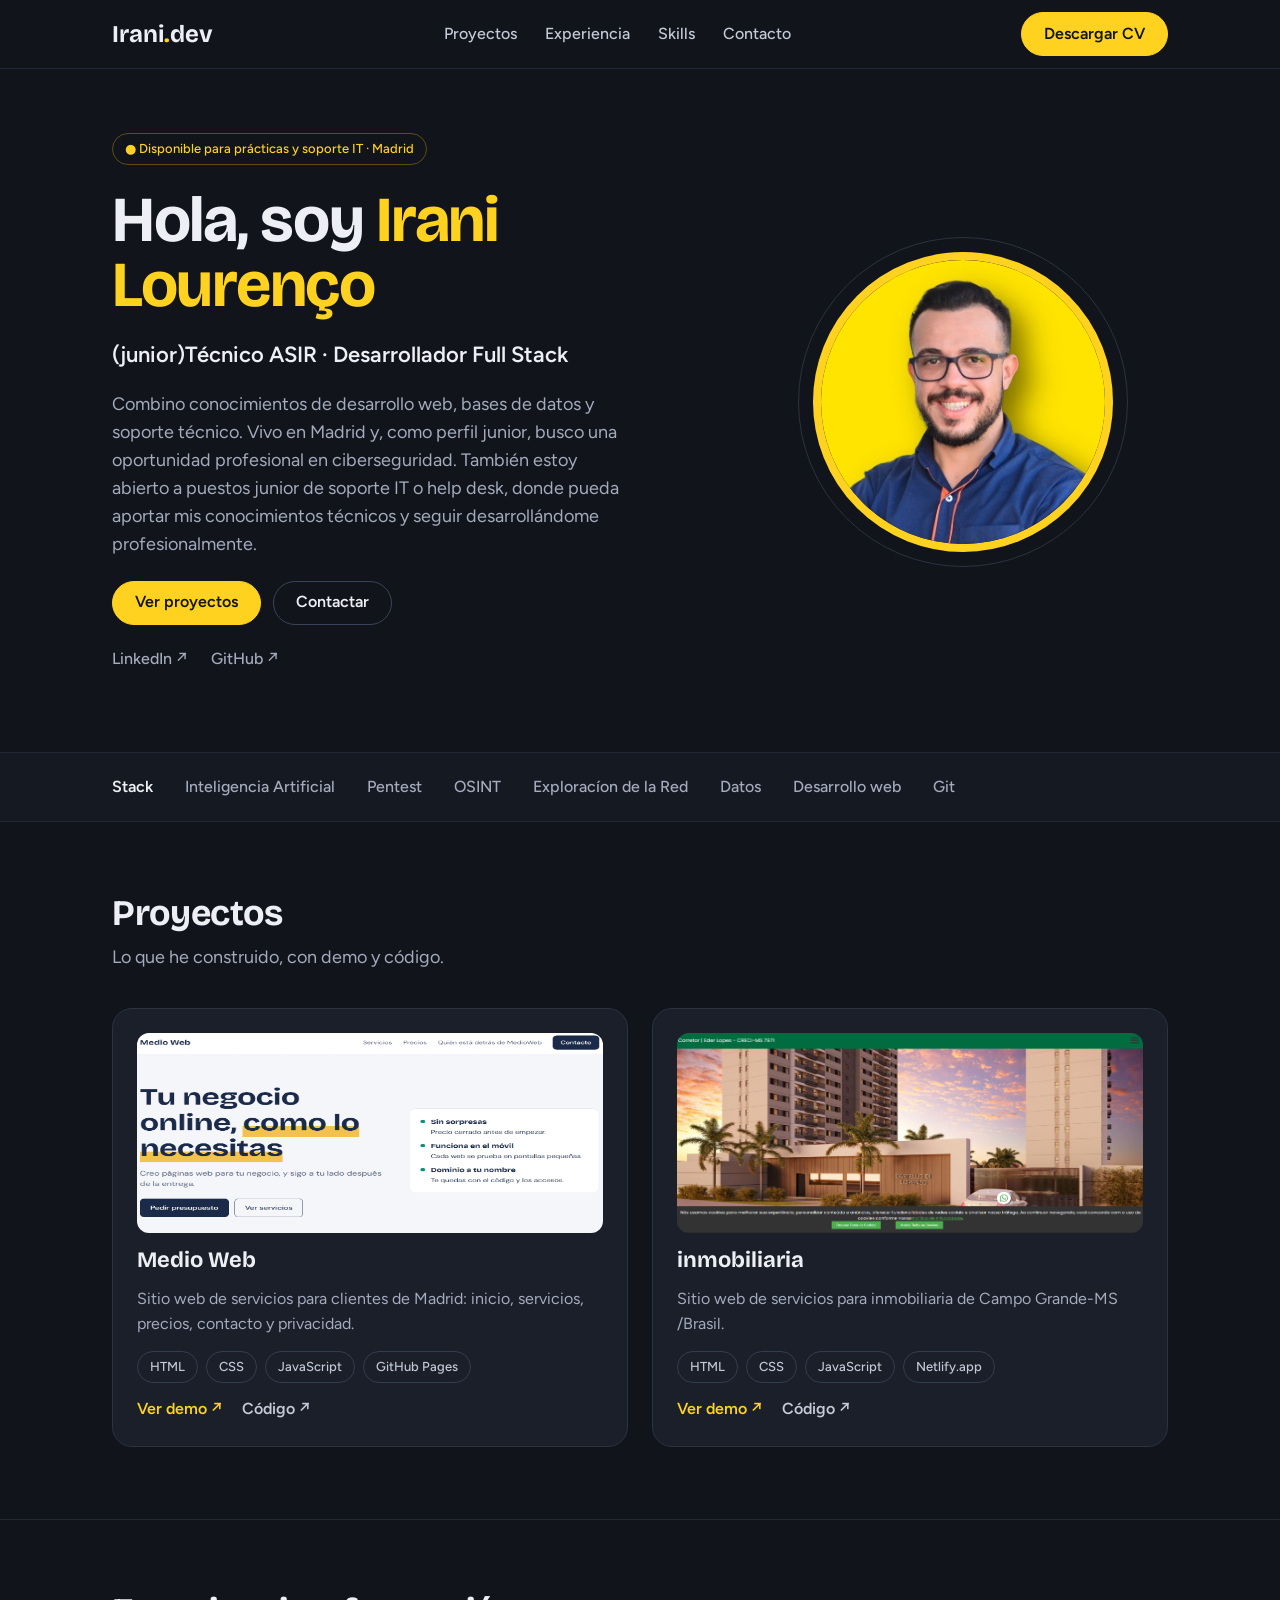
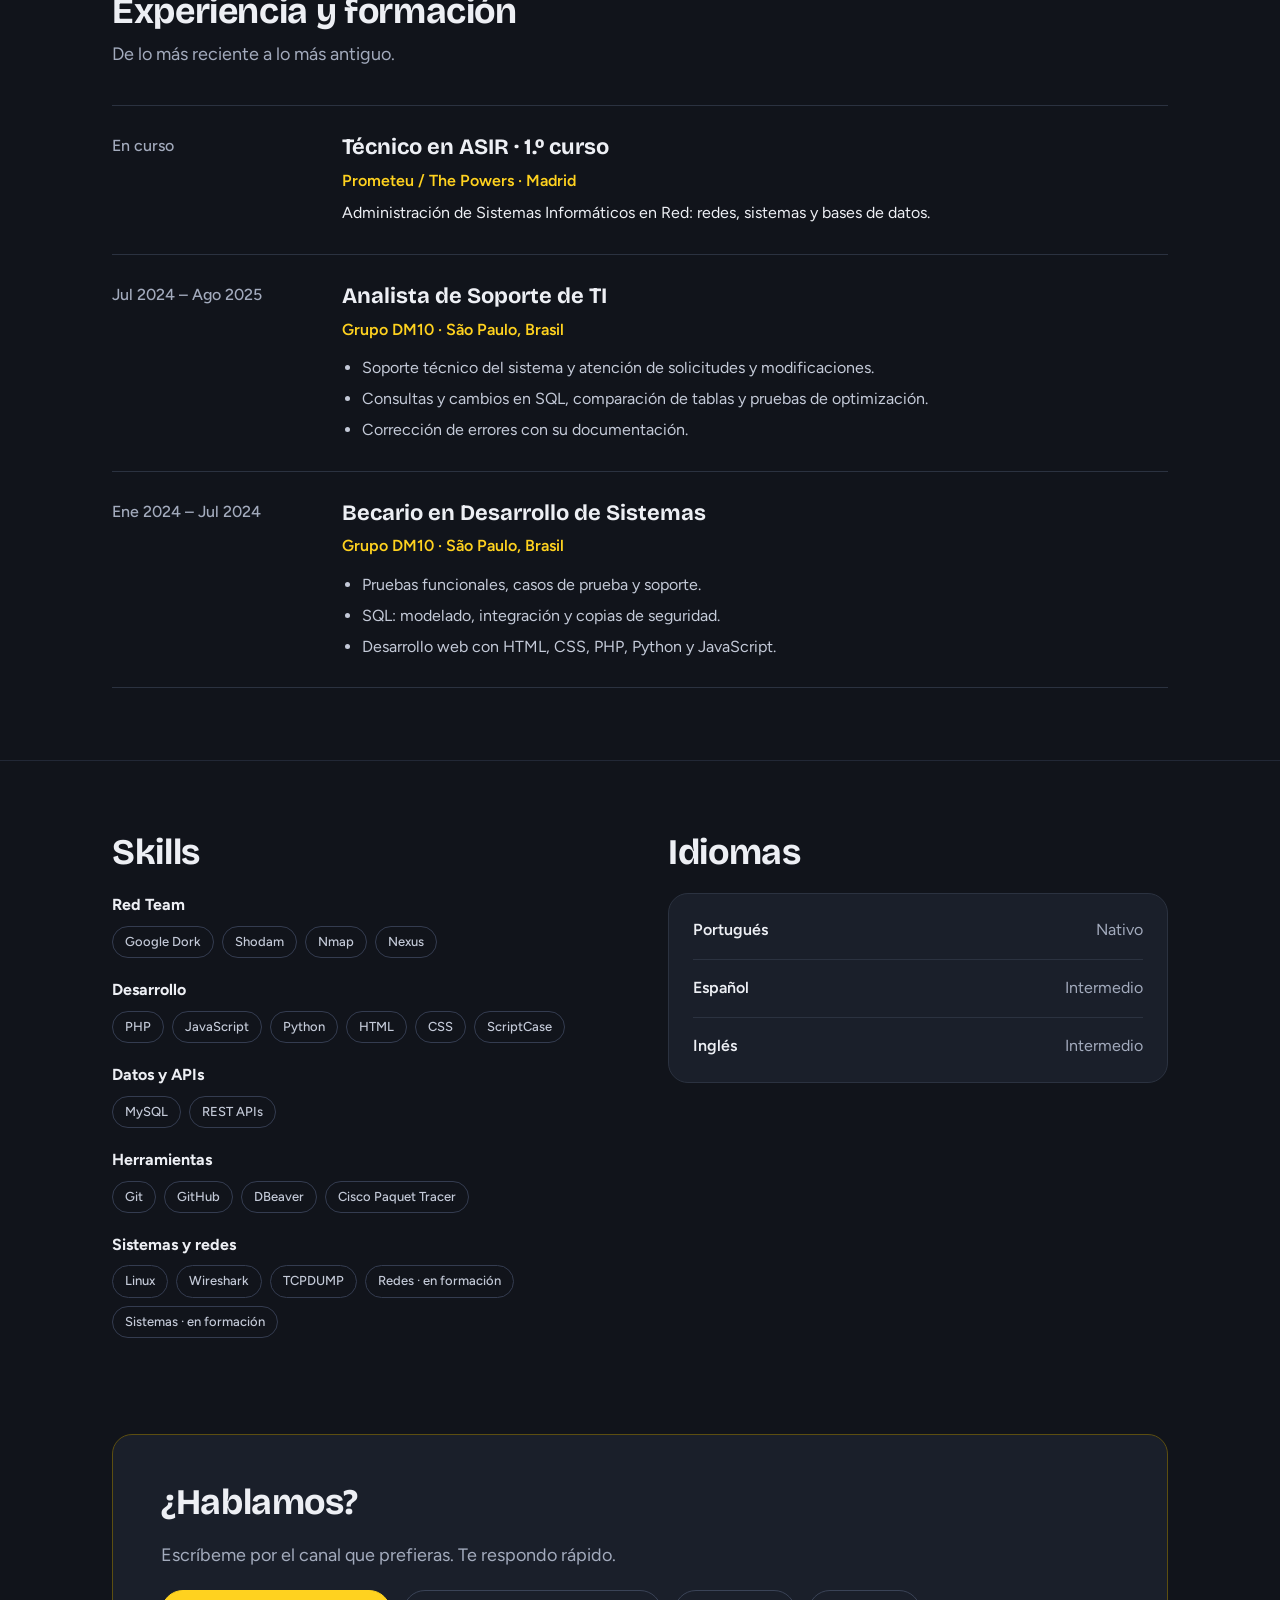
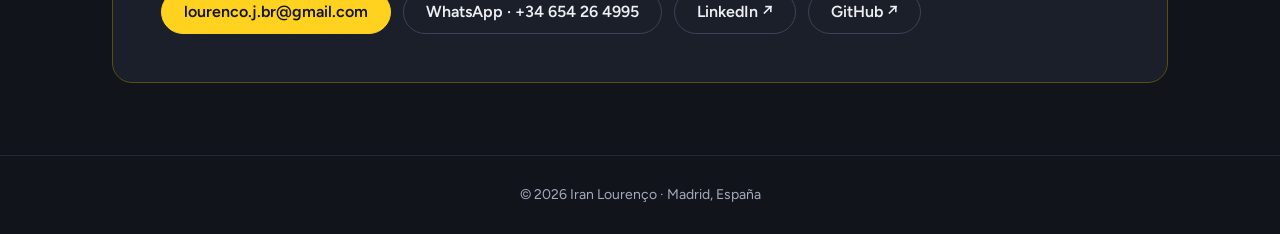
==== commit 95d1be4b: "Update index.html" ====
--- a/index.html
+++ b/index.html
@@ -188,7 +188,7 @@
           </div>
           <div class="grp"><b>Herramientas</b>
             <div class="tags"><span class="tag">Git</span><span class="tag">GitHub</span>
-            <span class="tag">BDeaver</span><span class="tag">Cisco Paquet Tracer</span></div>
+            <span class="tag">DBeaver</span><span class="tag">Cisco Paquet Tracer</span></div>
           </div>
           <div class="grp"><b>Sistemas y redes</b>
             <div class="tags"><span class="tag">Linux</span><span class="tag">Wireshark</span><span class="tag">TCPDUMP</span><span class="tag">Redes · en formación</span><span class="tag">Sistemas · en
@@ -224,4 +224,4 @@
 
 </body>
 
-</html>+</html>
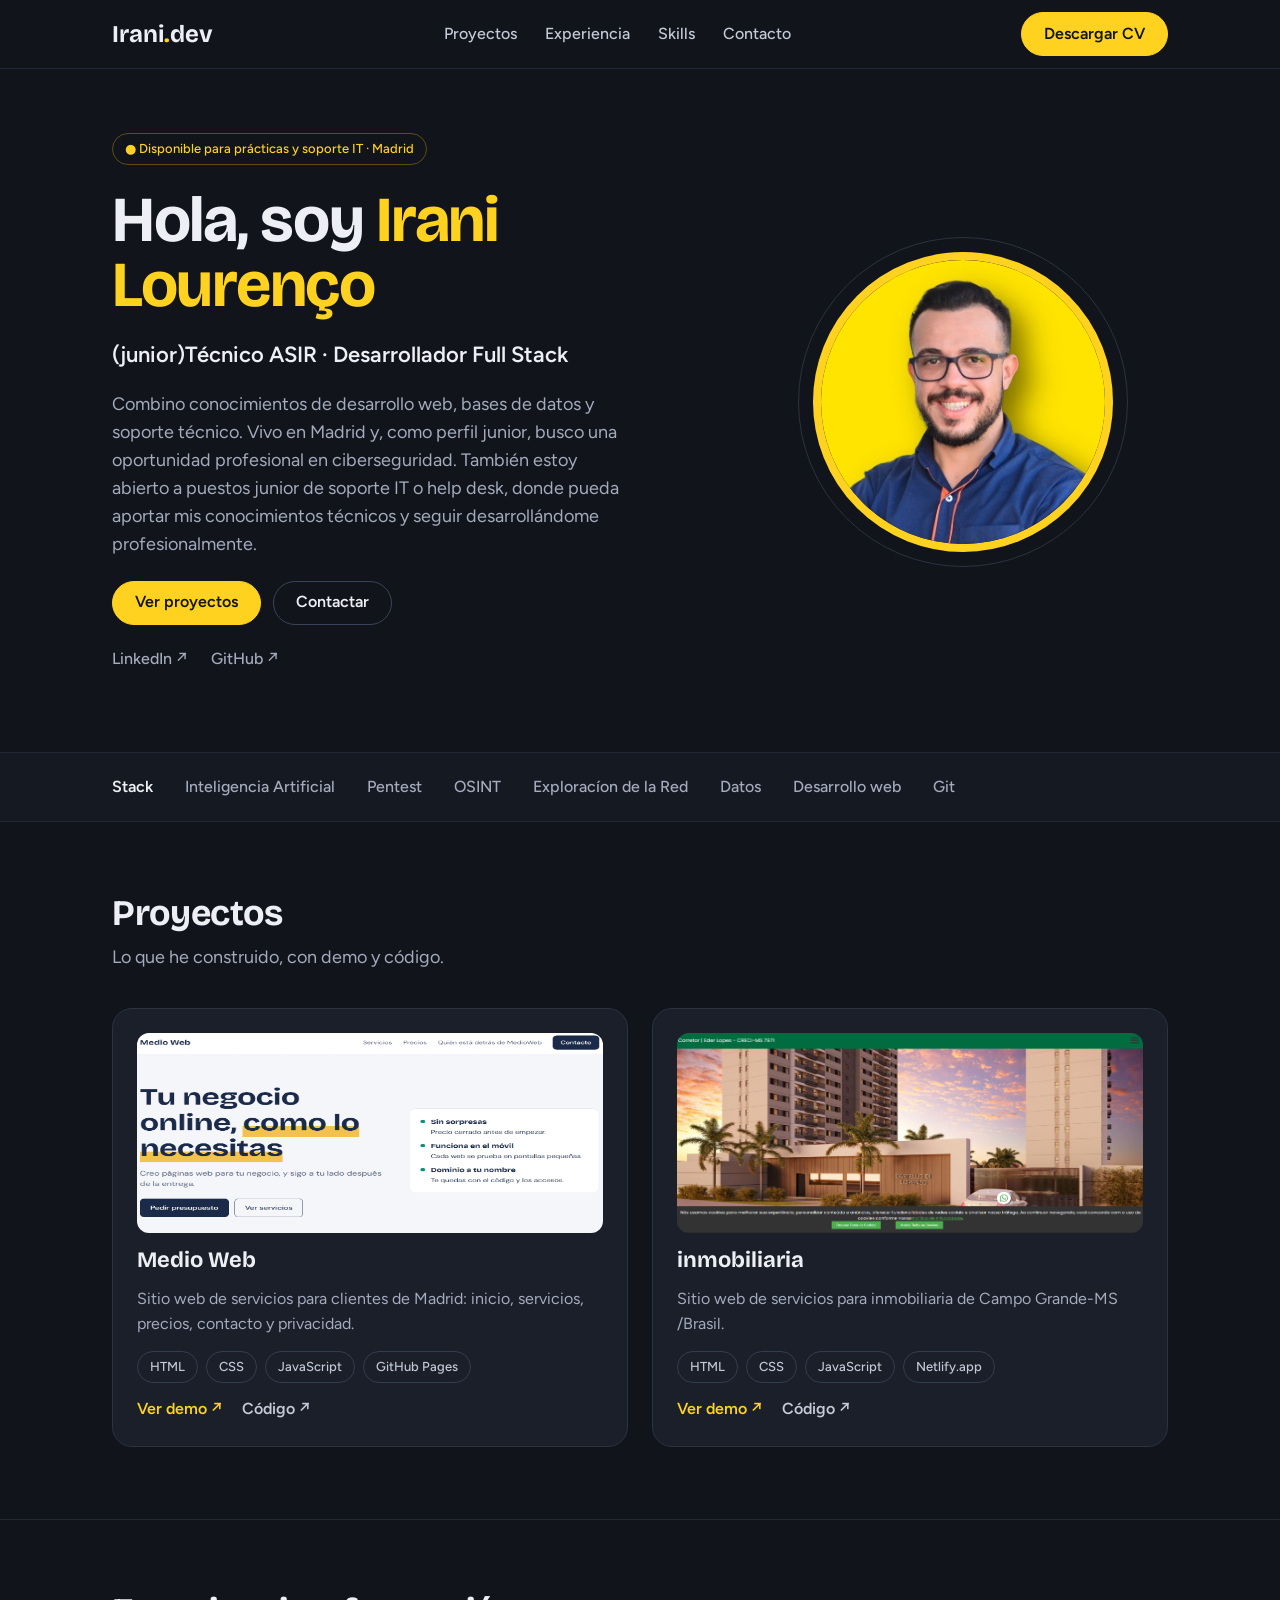
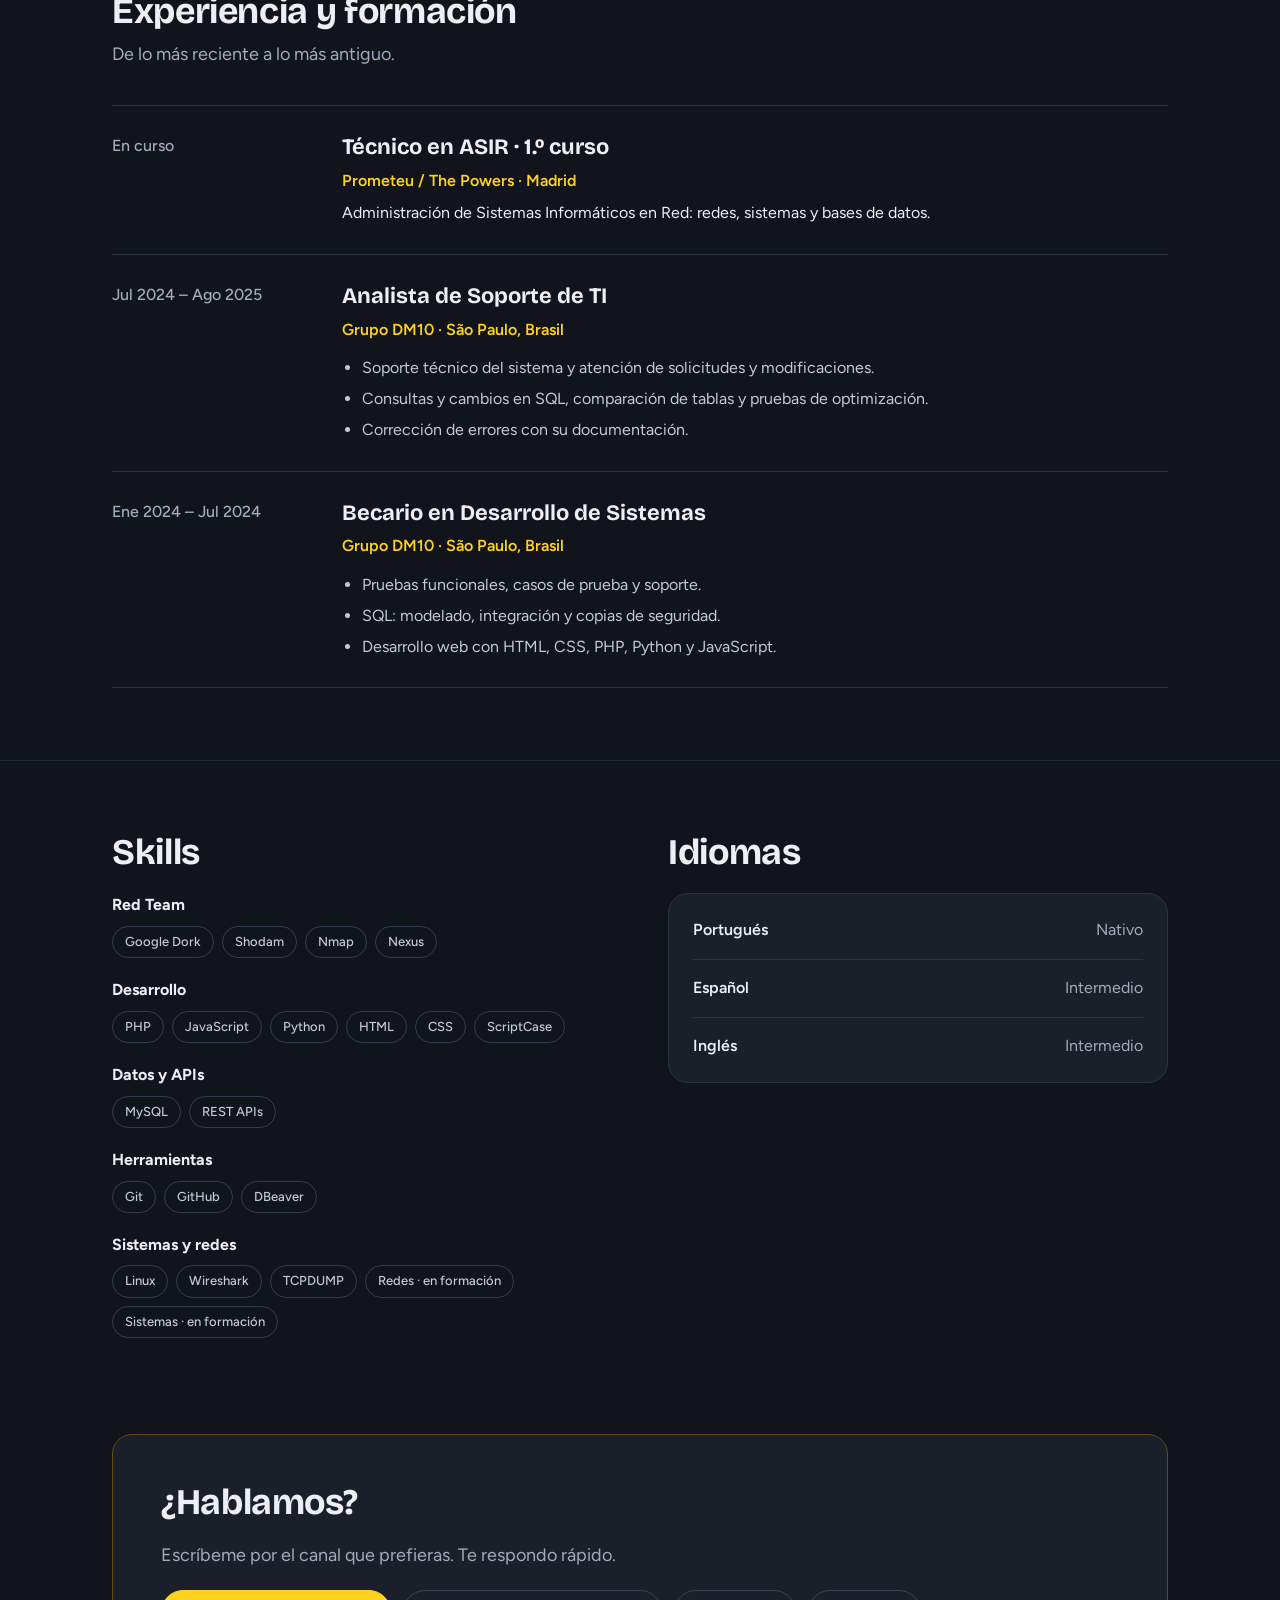
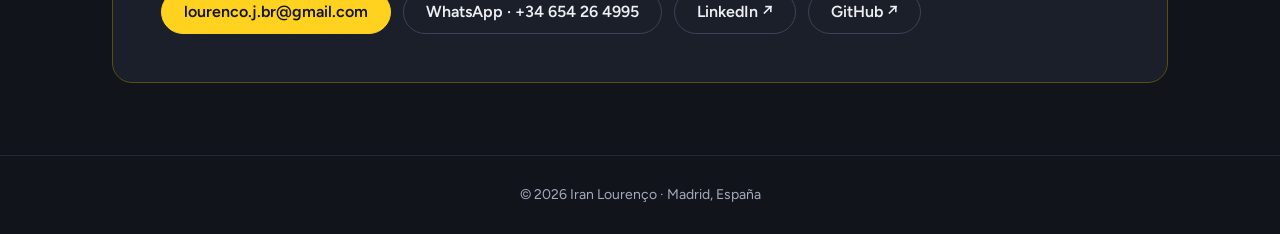
==== commit 06bc704d: "Update index.html" ====
--- a/index.html
+++ b/index.html
@@ -188,7 +188,7 @@
           </div>
           <div class="grp"><b>Herramientas</b>
             <div class="tags"><span class="tag">Git</span><span class="tag">GitHub</span>
-            <span class="tag">DBeaver</span><span class="tag">Cisco Paquet Tracer</span></div>
+            <span class="tag">DBeaver</span></div>
           </div>
           <div class="grp"><b>Sistemas y redes</b>
             <div class="tags"><span class="tag">Linux</span><span class="tag">Wireshark</span><span class="tag">TCPDUMP</span><span class="tag">Redes · en formación</span><span class="tag">Sistemas · en
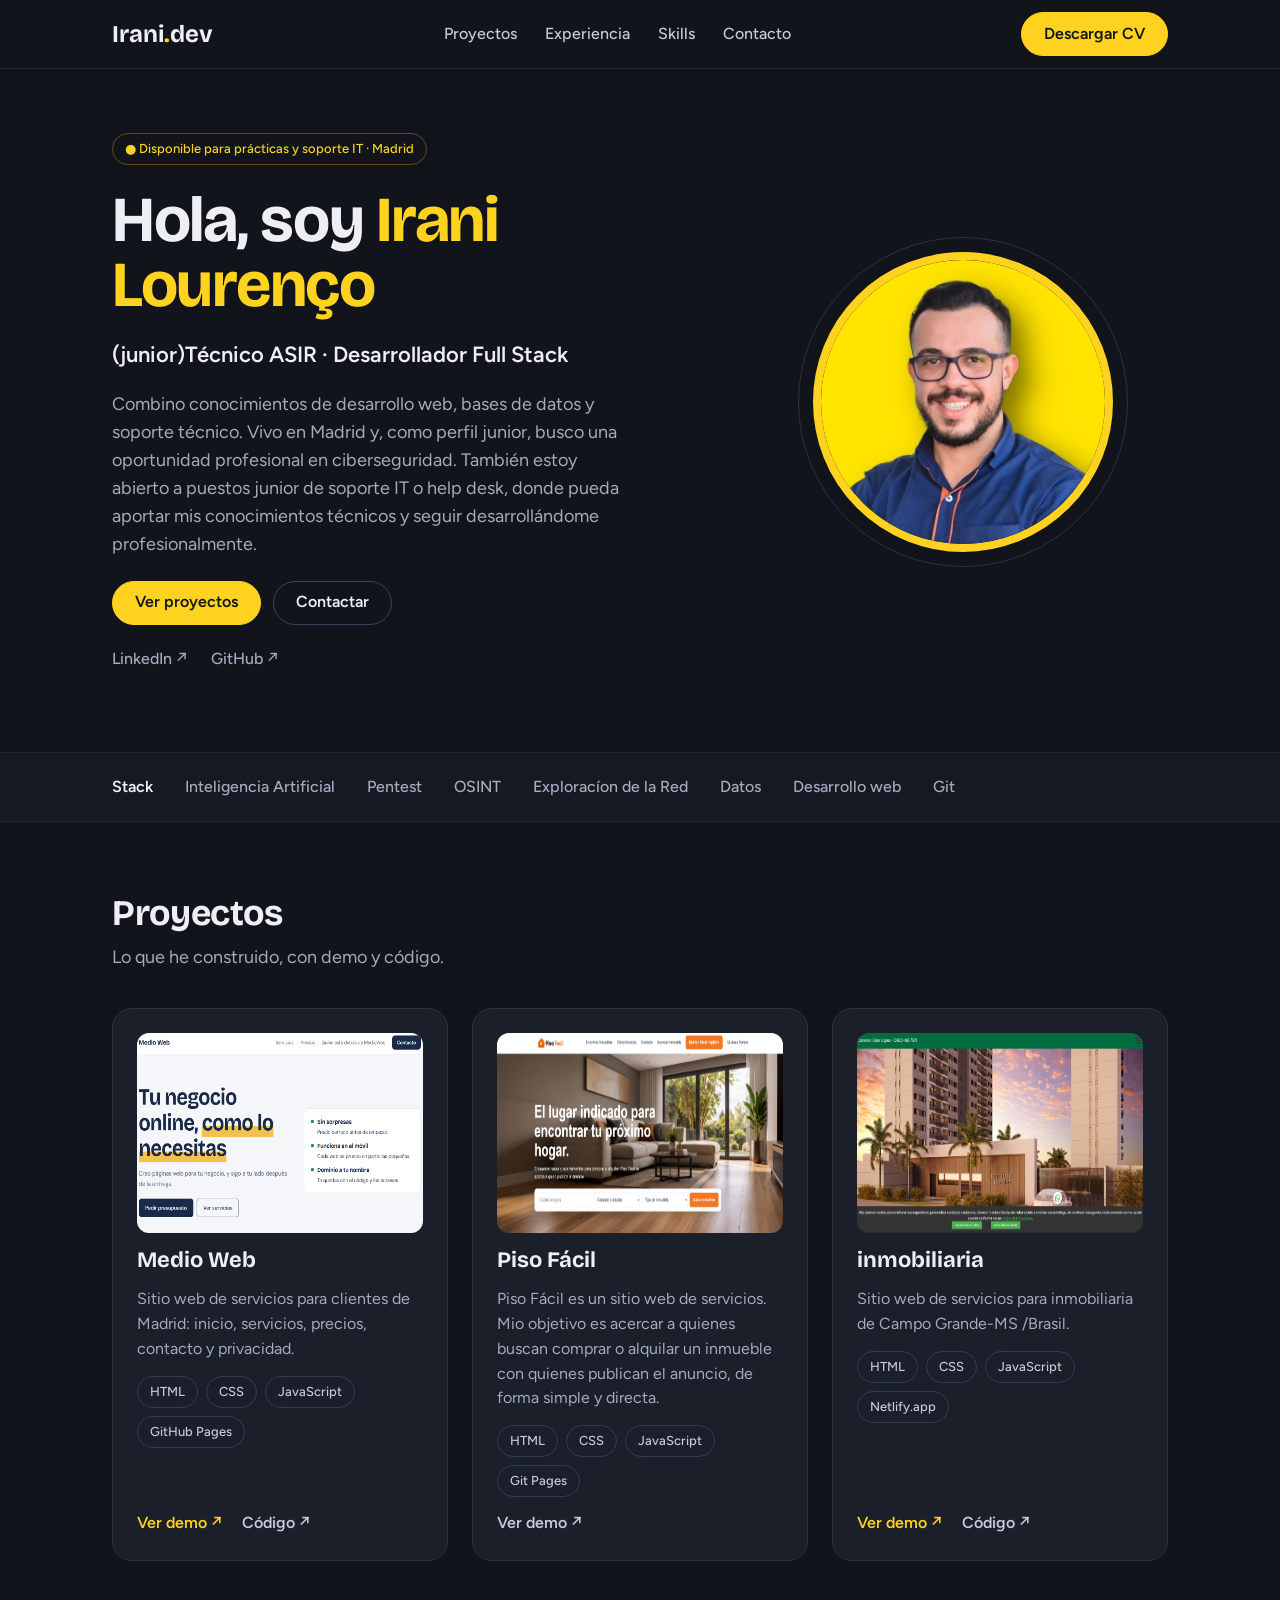
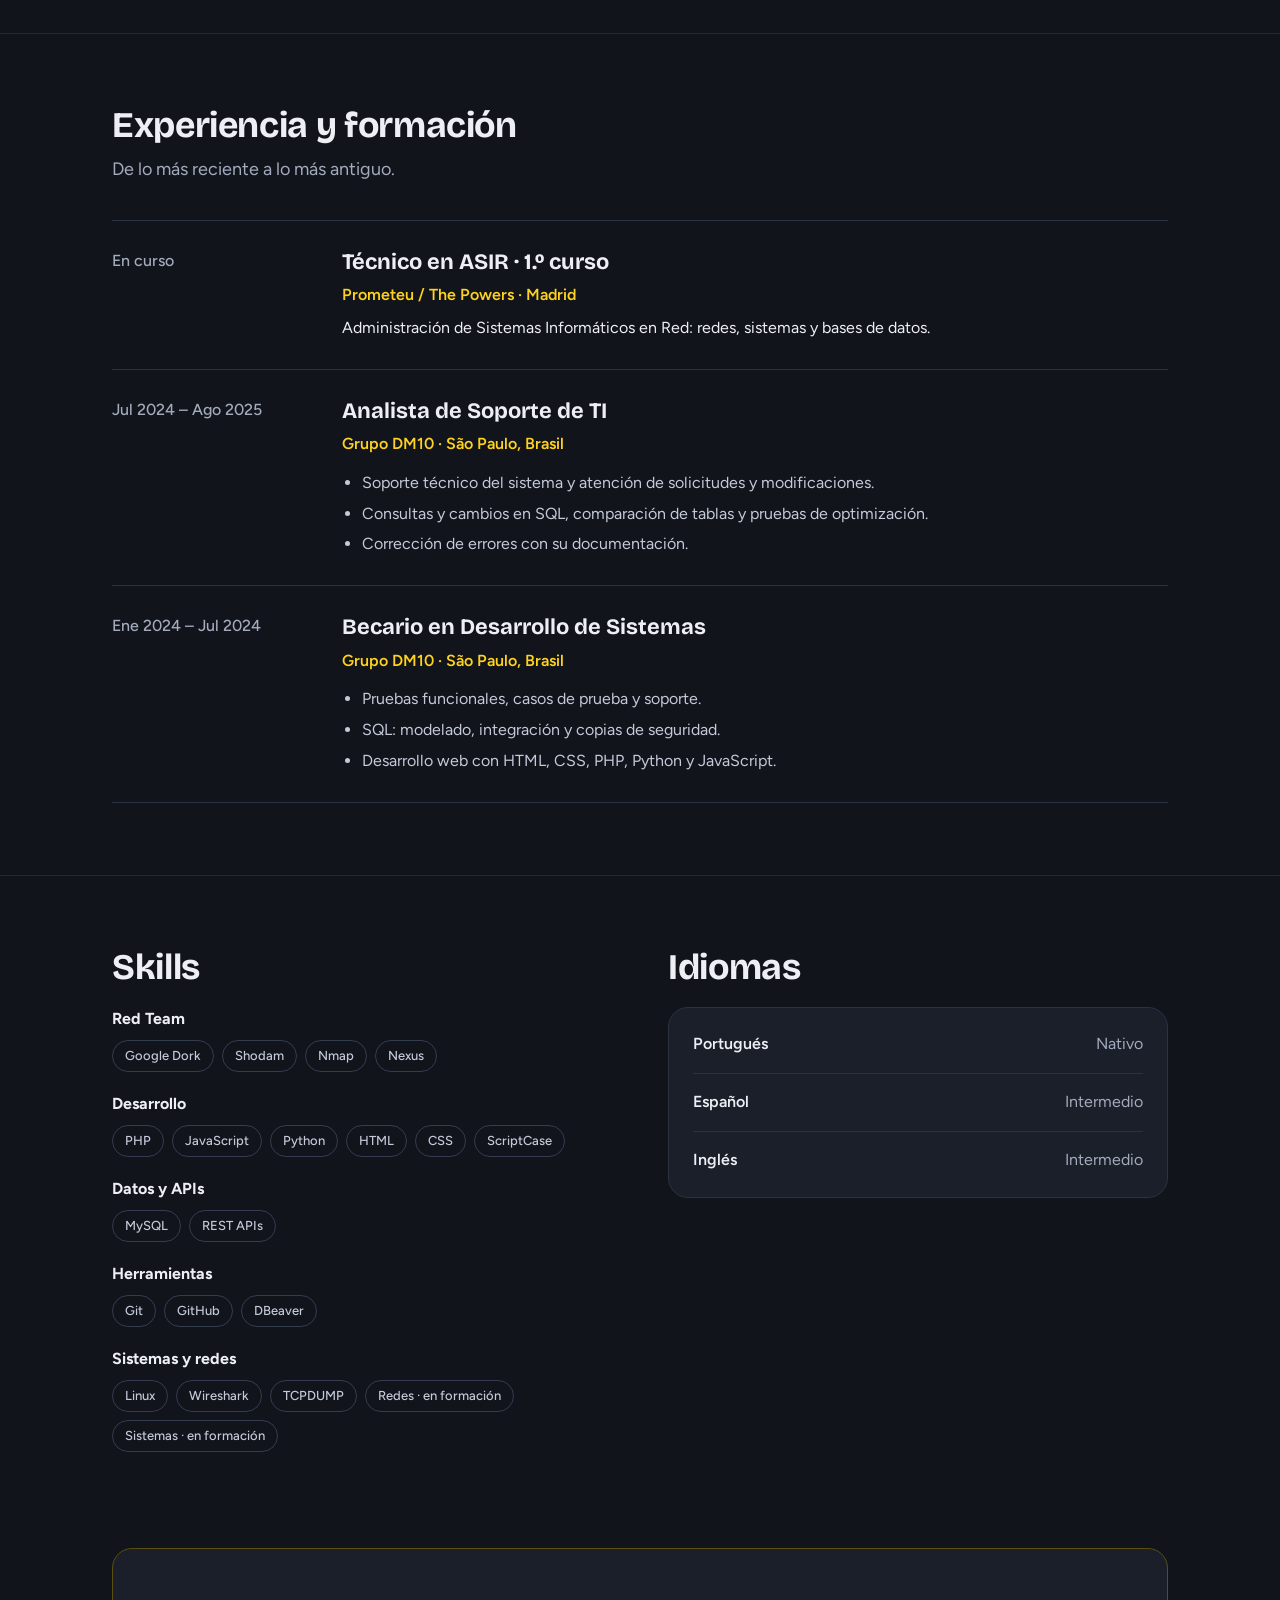
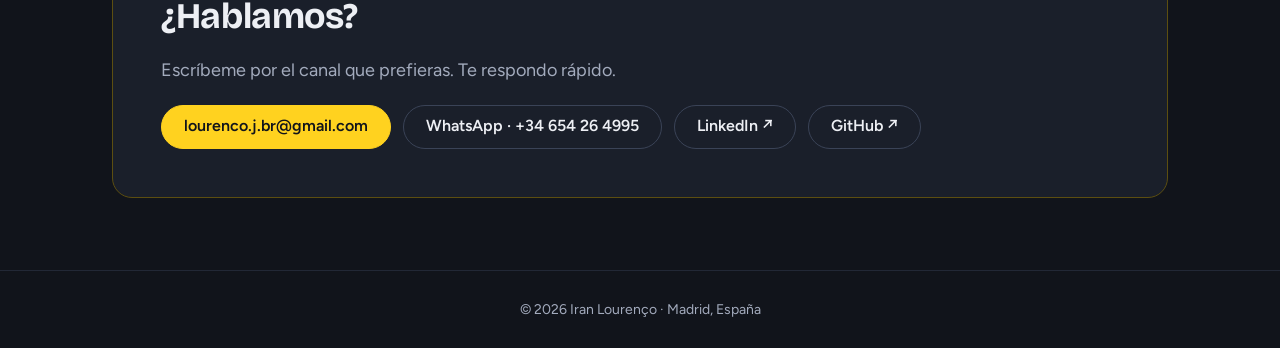
==== commit 15b16583: "Add sitioWeb" ====
--- a/index.html
+++ b/index.html
@@ -106,6 +106,20 @@
               href="https://github.com/Iranlsjr/MedioWeb.git" target="_blank">Código ↗</a></div>
         </article>
 
+        <!--Piso Facil-->
+        <article class="card">
+          <div class="shot"><img class="shot-img" src="assets/img/projeto/pisofacil.png"
+              alt="Captura do projeto Medio Web" loading="lazy"></div>
+          <h3>Piso Fácil</h3>
+          <p> Piso Fácil es un sitio web de servicios.
+             Mio objetivo es acercar  a quienes buscan comprar o alquilar un inmueble con quienes publican
+             el anuncio, de forma simple y directa.</p>
+          <div class="tags"><span class="tag">HTML</span><span class="tag">CSS</span><span
+              class="tag">JavaScript</span><span class="tag">Git Pages</span></div>
+          <div class="go"><a href="https://iranlsjr.github.io/PisoFacil/" target="_blank">Ver demo ↗</a>
+            </div>
+        </article>
+
         <!--INMOBILIARIA-->
         <article class="card">
           <div class="shot"><img class="shot-img" src="assets/img/projeto/inmobiliaria.png"
